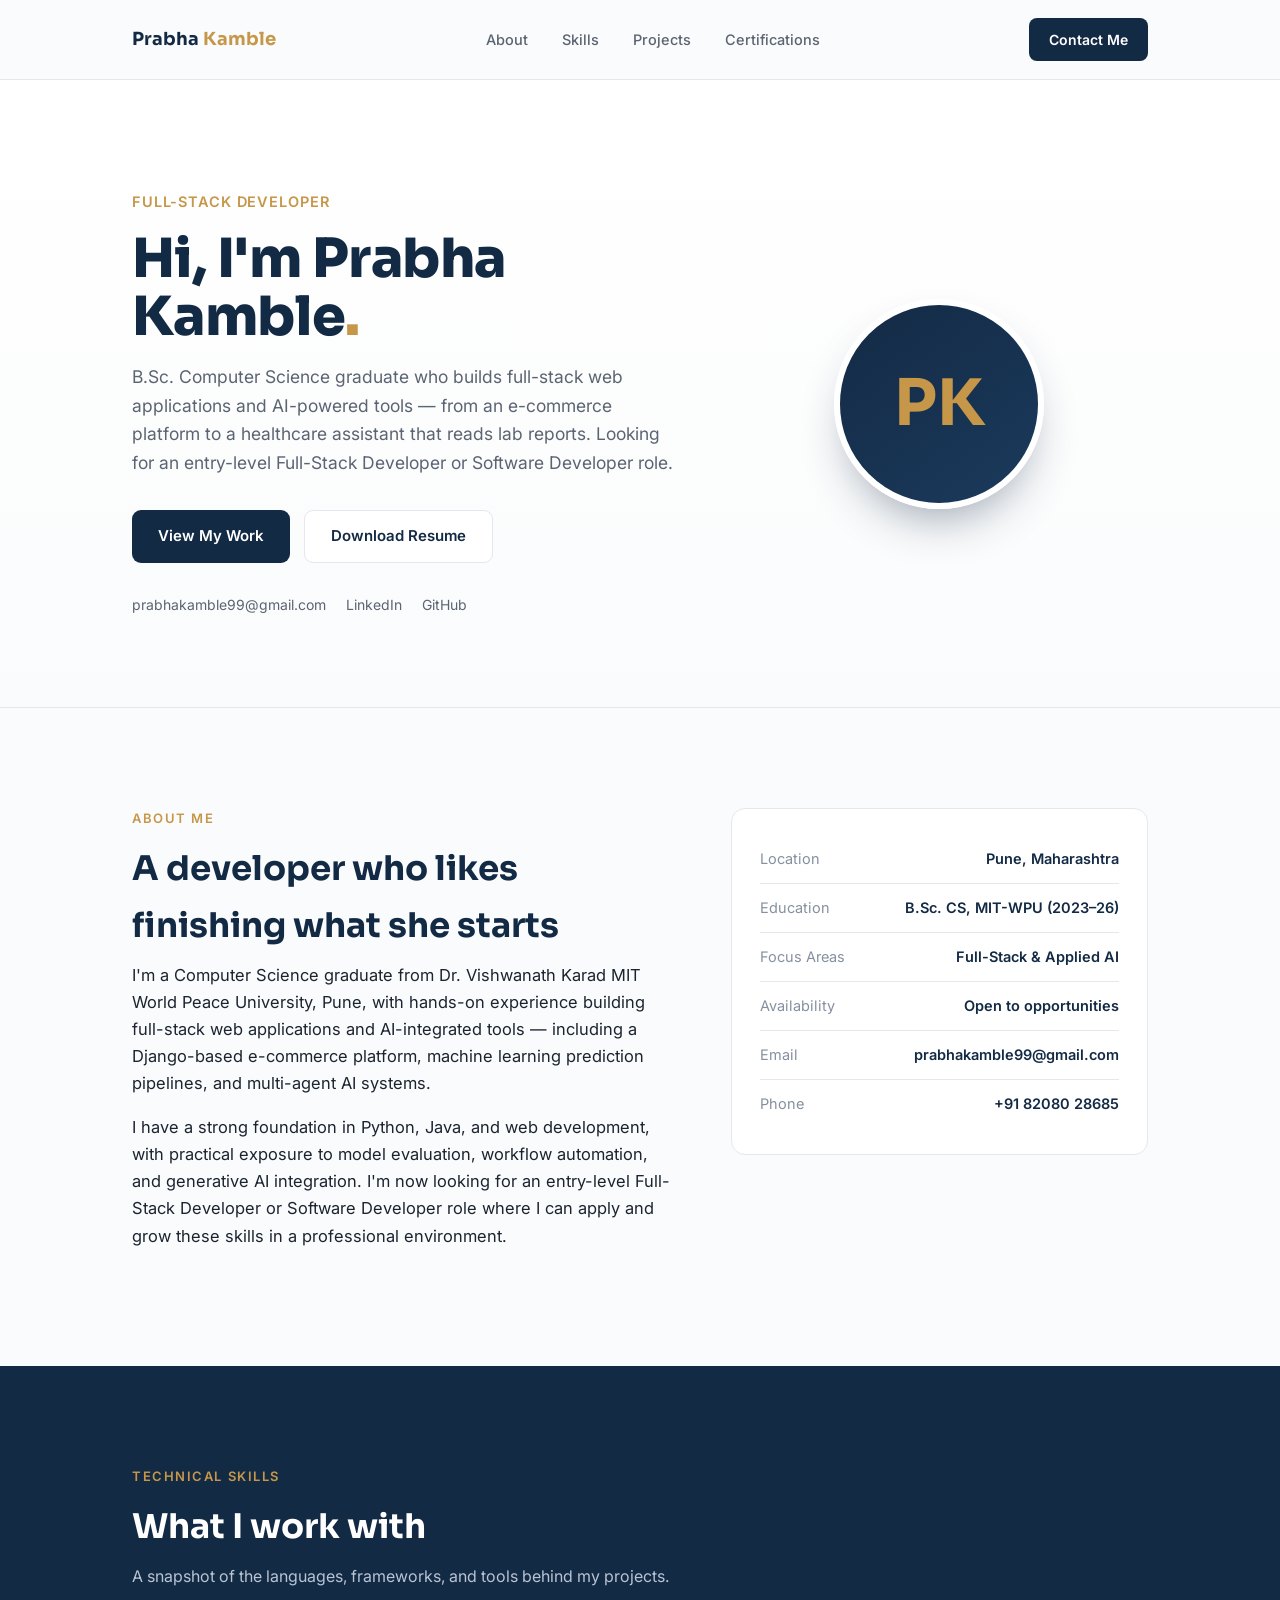
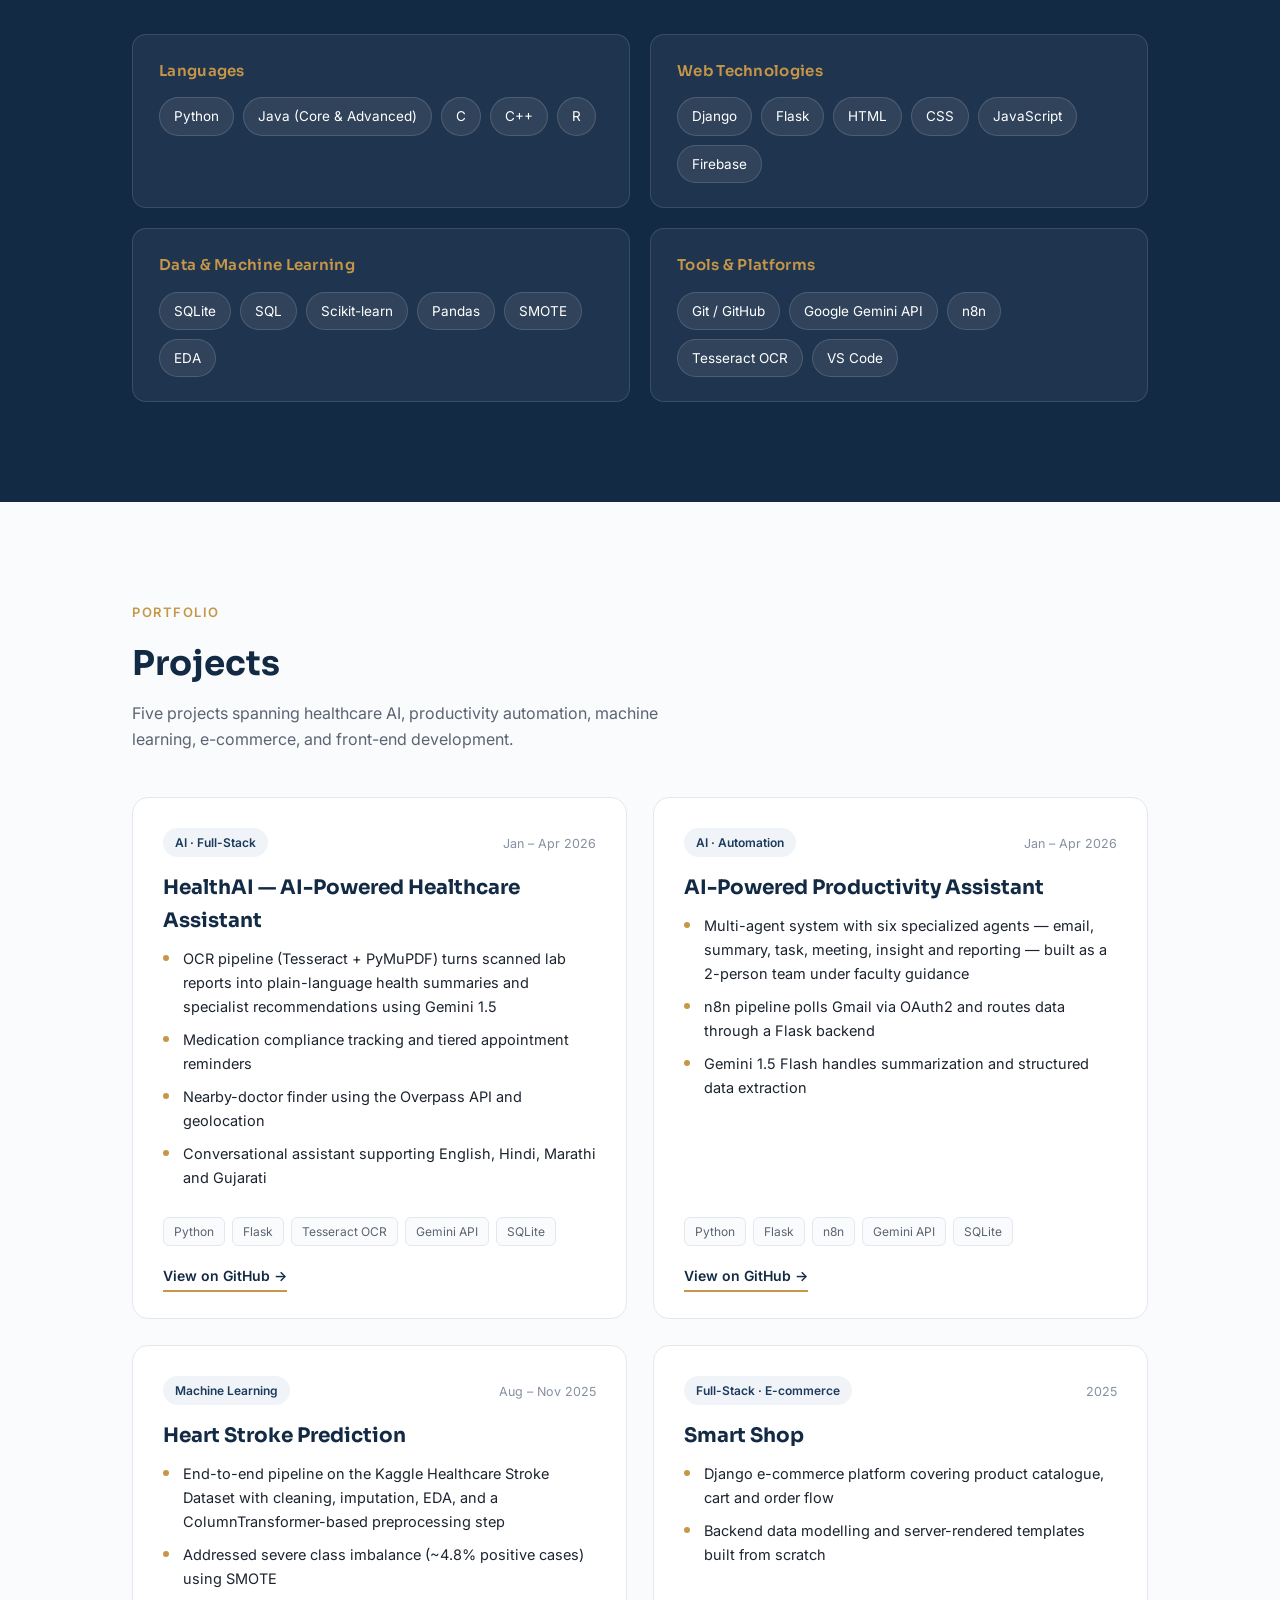
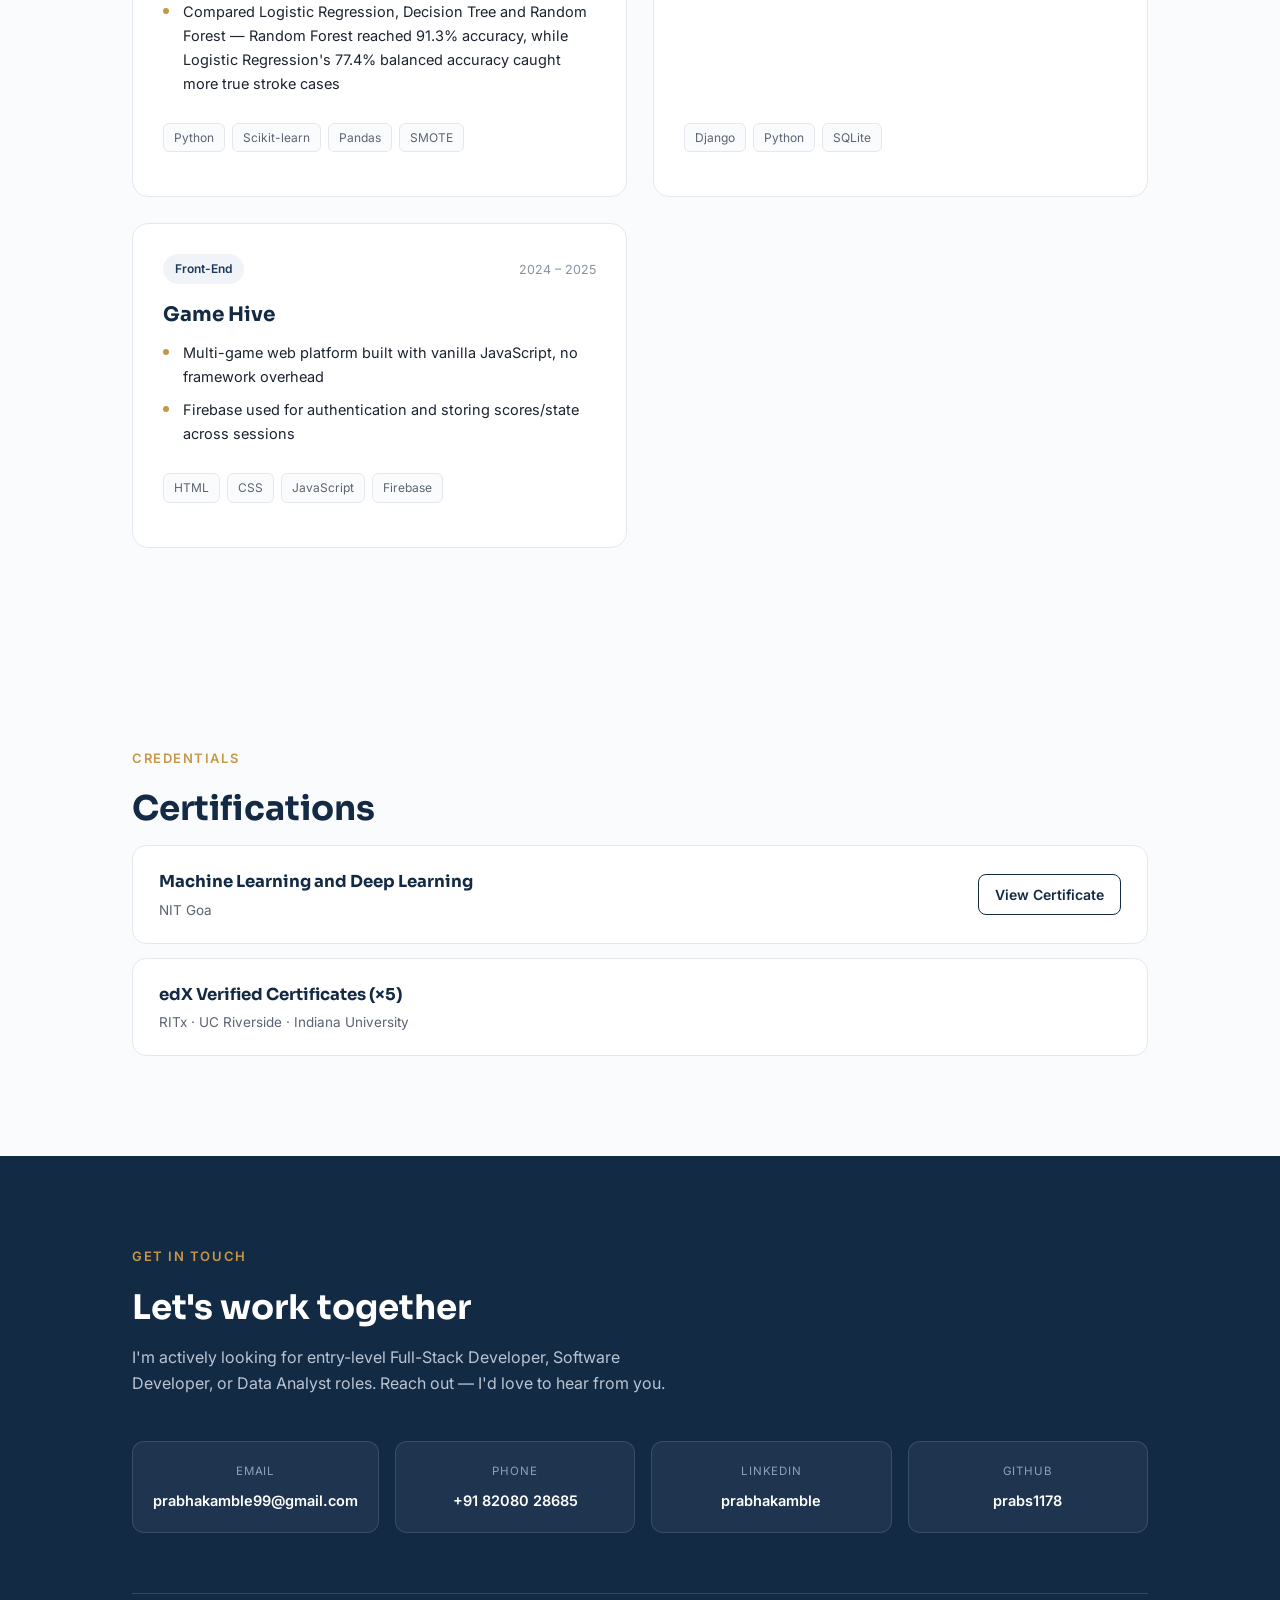
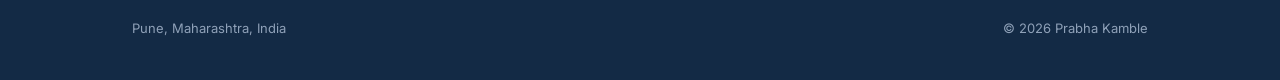
==== index (1).html @ 4be00c61 "Add files via upload" ====
<!DOCTYPE html>
<html lang="en">
<head>
<meta charset="UTF-8">
<meta name="viewport" content="width=device-width, initial-scale=1.0">
<title>Prabha Kamble — Full-Stack Developer</title>
<meta name="description" content="Prabha Kamble — Aspiring Full-Stack Developer. B.Sc. Computer Science graduate. Projects: HealthAI, AI Productivity Assistant, Heart Stroke Prediction, Smart Shop, Game Hive.">
<link rel="preconnect" href="https://fonts.googleapis.com">
<link rel="preconnect" href="https://fonts.gstatic.com" crossorigin>
<link href="https://fonts.googleapis.com/css2?family=Sora:wght@400;500;600;700;800&family=Inter:wght@400;500;600;700&display=swap" rel="stylesheet">
<style>
  :root{
    --navy:#132A45;
    --navy-2:#1B3A5C;
    --gold:#C69749;
    --bg:#FAFBFC;
    --card:#FFFFFF;
    --border:#E4E8EE;
    --text:#1C2430;
    --muted:#5B6472;
    --muted-2:#8590A0;
  }
  *{margin:0;padding:0;box-sizing:border-box;}
  html{scroll-behavior:smooth;}
  body{
    background:var(--bg);color:var(--text);
    font-family:'Inter',sans-serif;line-height:1.65;-webkit-font-smoothing:antialiased;
  }
  h1,h2,h3,h4{font-family:'Sora',sans-serif;}
  a{color:inherit;text-decoration:none;}
  ::selection{background:var(--gold);color:#fff;}
  :focus-visible{outline:2px solid var(--gold);outline-offset:3px;}
  .wrap{max-width:1080px;margin:0 auto;padding:0 32px;}
  section{padding:100px 0;}
  @media (max-width:640px){ section{padding:64px 0;} .wrap{padding:0 22px;} }

  .eyebrow{
    font-size:13px;font-weight:600;letter-spacing:.12em;text-transform:uppercase;
    color:var(--gold);margin-bottom:12px;
  }
  h2.section-title{font-size:clamp(26px,3.6vw,34px);font-weight:700;margin-bottom:8px;color:var(--navy);}
  p.section-sub{color:var(--muted);font-size:16px;max-width:56ch;margin-bottom:44px;}

  /* nav */
  header.nav{position:sticky;top:0;z-index:50;background:rgba(250,251,252,.92);backdrop-filter:blur(8px);border-bottom:1px solid var(--border);}
  .nav-inner{max-width:1080px;margin:0 auto;padding:18px 32px;display:flex;align-items:center;justify-content:space-between;}
  .nav-logo{font-family:'Sora',sans-serif;font-weight:700;font-size:18px;color:var(--navy);}
  .nav-logo span{color:var(--gold);}
  .nav-links{display:flex;gap:34px;list-style:none;font-size:14.5px;font-weight:500;}
  .nav-links a{color:var(--muted);transition:color .15s;}
  .nav-links a:hover{color:var(--navy);}
  .nav-cta{background:var(--navy);color:#fff;padding:10px 20px;border-radius:8px;font-size:14px;font-weight:600;transition:background .15s;}
  .nav-cta:hover{background:var(--navy-2);}
  @media (max-width:760px){ .nav-links{display:none;} }

  /* hero */
  .hero{padding:110px 0 90px;background:linear-gradient(180deg,#FFFFFF 0%,var(--bg) 100%);border-bottom:1px solid var(--border);}
  .hero-inner{display:flex;align-items:center;gap:56px;}
  @media (max-width:800px){ .hero-inner{flex-direction:column-reverse;text-align:center;gap:36px;} }
  .hero-text{flex:1.3;}
  .hero-avatar{
    flex:1;display:flex;justify-content:center;
  }
  .avatar-circle{
    width:210px;height:210px;border-radius:50%;
    background:linear-gradient(145deg,var(--navy),var(--navy-2));
    display:flex;align-items:center;justify-content:center;
    font-family:'Sora',sans-serif;font-weight:700;font-size:64px;color:var(--gold);
    box-shadow:0 24px 48px -18px rgba(19,42,69,.45);
    border:6px solid #fff;
  }
  .hero-kicker{color:var(--gold);font-weight:600;font-size:14.5px;letter-spacing:.06em;text-transform:uppercase;margin-bottom:16px;}
  .hero h1{font-size:clamp(36px,5.4vw,54px);font-weight:800;color:var(--navy);line-height:1.08;letter-spacing:-.01em;margin-bottom:16px;}
  .hero h1 .gold{color:var(--gold);}
  .hero p.lead{font-size:17.5px;color:var(--muted);max-width:56ch;margin-bottom:32px;}
  .btn-row{display:flex;gap:14px;flex-wrap:wrap;}
  @media (max-width:800px){ .btn-row{justify-content:center;} }
  .btn{padding:13px 26px;border-radius:9px;font-weight:600;font-size:15px;display:inline-flex;align-items:center;gap:8px;transition:all .15s;}
  .btn-primary{background:var(--navy);color:#fff;}
  .btn-primary:hover{background:var(--navy-2);transform:translateY(-1px);}
  .btn-ghost{border:1.5px solid var(--border);color:var(--navy);background:#fff;}
  .btn-ghost:hover{border-color:var(--navy);}
  .hero-socials{display:flex;gap:20px;margin-top:30px;font-size:14px;color:var(--muted);}
  @media (max-width:800px){ .hero-socials{justify-content:center;} }
  .hero-socials a{border-bottom:1px solid transparent;transition:border-color .15s,color .15s;}
  .hero-socials a:hover{color:var(--navy);border-color:var(--navy);}

  /* about */
  .about-grid{display:grid;grid-template-columns:1.3fr 1fr;gap:56px;align-items:start;}
  @media (max-width:760px){ .about-grid{grid-template-columns:1fr;gap:28px;} }
  .about-body p{font-size:16.5px;color:var(--text);margin-bottom:16px;max-width:62ch;}
  .fact-card{background:var(--card);border:1px solid var(--border);border-radius:14px;padding:26px 28px;}
  .fact-row{display:flex;justify-content:space-between;padding:12px 0;border-bottom:1px solid var(--border);font-size:14.5px;}
  .fact-row:last-child{border-bottom:none;}
  .fact-row .label{color:var(--muted-2);}
  .fact-row .value{font-weight:600;color:var(--navy);text-align:right;}

  /* skills */
  .skills-section{background:var(--navy);color:#fff;}
  .skills-section .eyebrow{color:var(--gold);}
  .skills-section h2.section-title{color:#fff;}
  .skills-section p.section-sub{color:#B9C4D3;}
  .skills-grid{display:grid;grid-template-columns:repeat(2,1fr);gap:20px;}
  @media (max-width:700px){ .skills-grid{grid-template-columns:1fr;} }
  .skill-card{background:rgba(255,255,255,.05);border:1px solid rgba(255,255,255,.12);border-radius:14px;padding:24px 26px;}
  .skill-card h4{font-size:15px;font-weight:600;color:var(--gold);margin-bottom:14px;letter-spacing:.02em;}
  .skill-tags{display:flex;flex-wrap:wrap;gap:9px;}
  .skill-tag{background:rgba(255,255,255,.08);border:1px solid rgba(255,255,255,.14);padding:7px 14px;border-radius:20px;font-size:13.5px;}

  /* projects */
  .project-grid{display:grid;grid-template-columns:repeat(2,1fr);gap:26px;}
  @media (max-width:800px){ .project-grid{grid-template-columns:1fr;} }
  .project-card{
    background:var(--card);border:1px solid var(--border);border-radius:16px;padding:30px 30px 26px;
    display:flex;flex-direction:column;transition:box-shadow .2s,transform .2s;
  }
  .project-card:hover{box-shadow:0 20px 40px -22px rgba(19,42,69,.22);transform:translateY(-3px);}
  .project-top{display:flex;justify-content:space-between;align-items:flex-start;margin-bottom:14px;gap:10px;}
  .project-badge{
    background:#F0F4F8;color:var(--navy-2);font-size:12px;font-weight:600;padding:5px 12px;border-radius:20px;white-space:nowrap;
  }
  .project-date{font-size:12.5px;color:var(--muted-2);white-space:nowrap;padding-top:6px;}
  .project-card h3{font-size:20px;font-weight:700;color:var(--navy);margin-bottom:10px;}
  .project-card ul{list-style:none;margin-bottom:18px;flex-grow:1;}
  .project-card li{position:relative;padding-left:20px;font-size:14.5px;color:var(--text);margin-bottom:9px;}
  .project-card li::before{content:"";position:absolute;left:0;top:8px;width:6px;height:6px;border-radius:50%;background:var(--gold);}
  .project-stack{display:flex;flex-wrap:wrap;gap:7px;margin-bottom:18px;}
  .project-stack span{font-size:12px;color:var(--muted);background:var(--bg);border:1px solid var(--border);padding:4px 10px;border-radius:6px;}
  .project-link{font-size:14px;font-weight:600;color:var(--navy);border-bottom:2px solid var(--gold);padding-bottom:2px;align-self:flex-start;transition:color .15s;}
  .project-link:hover{color:var(--gold);}

  /* certifications */
  .cert-list{display:grid;gap:14px;}
  .cert{
    display:flex;justify-content:space-between;align-items:center;gap:16px;flex-wrap:wrap;
    border:1px solid var(--border);border-radius:14px;padding:22px 26px;background:var(--card);
  }
  .cert-name{font-family:'Sora',sans-serif;font-weight:700;font-size:16.5px;color:var(--navy);}
  .cert-org{font-size:13.5px;color:var(--muted);margin-top:3px;}
  .cert a.cert-link{font-size:14px;font-weight:600;border:1.5px solid var(--navy);color:var(--navy);padding:8px 16px;border-radius:8px;transition:all .15s;}
  .cert a.cert-link:hover{background:var(--navy);color:#fff;}

  /* contact / footer */
  footer{background:var(--navy);color:#fff;padding:90px 0 40px;}
  footer .eyebrow{color:var(--gold);}
  footer h2.section-title{color:#fff;}
  footer p.section-sub{color:#B9C4D3;}
  .contact-grid{display:grid;grid-template-columns:repeat(4,1fr);gap:16px;margin-bottom:60px;}
  @media (max-width:800px){ .contact-grid{grid-template-columns:repeat(2,1fr);} }
  @media (max-width:480px){ .contact-grid{grid-template-columns:1fr;} }
  .contact-card{
    background:rgba(255,255,255,.05);border:1px solid rgba(255,255,255,.12);border-radius:12px;
    padding:20px;text-align:center;transition:background .15s,border-color .15s;
  }
  .contact-card:hover{background:rgba(255,255,255,.09);border-color:var(--gold);}
  .contact-card .label{font-size:11.5px;text-transform:uppercase;letter-spacing:.08em;color:#8FA1B8;margin-bottom:8px;}
  .contact-card .value{font-size:14.5px;font-weight:600;}
  .footer-bottom{
    display:flex;justify-content:space-between;flex-wrap:wrap;gap:10px;
    border-top:1px solid rgba(255,255,255,.14);padding-top:24px;font-size:13px;color:#8FA1B8;
  }

  .reveal{opacity:0;transform:translateY(16px);transition:opacity .5s ease,transform .5s ease;}
  .reveal.in{opacity:1;transform:none;}
  @media (prefers-reduced-motion:reduce){ .reveal{opacity:1;transform:none;transition:none;} }
</style>
</head>
<body>

<header class="nav">
  <div class="nav-inner">
    <div class="nav-logo">Prabha <span>Kamble</span></div>
    <ul class="nav-links">
      <li><a href="#about">About</a></li>
      <li><a href="#skills">Skills</a></li>
      <li><a href="#projects">Projects</a></li>
      <li><a href="#certifications">Certifications</a></li>
    </ul>
    <a class="nav-cta" href="#contact">Contact Me</a>
  </div>
</header>

<section class="hero">
  <div class="wrap hero-inner">
    <div class="hero-text">
      <div class="hero-kicker">Full-Stack Developer</div>
      <h1>Hi, I'm Prabha<br>Kamble<span class="gold">.</span></h1>
      <p class="lead">B.Sc. Computer Science graduate who builds full-stack web applications and AI-powered tools — from an e-commerce platform to a healthcare assistant that reads lab reports. Looking for an entry-level Full-Stack Developer or Software Developer role.</p>
      <div class="btn-row">
        <a class="btn btn-primary" href="#projects">View My Work</a>
        <a class="btn btn-ghost" href="Prabha_Kamble_Resume.pdf" target="_blank" rel="noopener">Download Resume</a>
      </div>
      <div class="hero-socials">
        <a href="mailto:prabhakamble99@gmail.com">prabhakamble99@gmail.com</a>
        <a href="https://linkedin.com/in/prabhakamble-0050a3314" target="_blank" rel="noopener">LinkedIn</a>
        <a href="https://github.com/prabs1178" target="_blank" rel="noopener">GitHub</a>
      </div>
    </div>
    <div class="hero-avatar">
      <div class="avatar-circle">PK</div>
    </div>
  </div>
</section>

<section id="about">
  <div class="wrap about-grid">
    <div class="about-body">
      <div class="eyebrow">About Me</div>
      <h2 class="section-title">A developer who likes finishing what she starts</h2>
      <p>I'm a Computer Science graduate from Dr. Vishwanath Karad MIT World Peace University, Pune, with hands-on experience building full-stack web applications and AI-integrated tools — including a Django-based e-commerce platform, machine learning prediction pipelines, and multi-agent AI systems.</p>
      <p>I have a strong foundation in Python, Java, and web development, with practical exposure to model evaluation, workflow automation, and generative AI integration. I'm now looking for an entry-level Full-Stack Developer or Software Developer role where I can apply and grow these skills in a professional environment.</p>
    </div>
    <div class="fact-card">
      <div class="fact-row"><span class="label">Location</span><span class="value">Pune, Maharashtra</span></div>
      <div class="fact-row"><span class="label">Education</span><span class="value">B.Sc. CS, MIT-WPU (2023–26)</span></div>
      <div class="fact-row"><span class="label">Focus Areas</span><span class="value">Full-Stack &amp; Applied AI</span></div>
      <div class="fact-row"><span class="label">Availability</span><span class="value">Open to opportunities</span></div>
      <div class="fact-row"><span class="label">Email</span><span class="value">prabhakamble99@gmail.com</span></div>
      <div class="fact-row"><span class="label">Phone</span><span class="value">+91 82080 28685</span></div>
    </div>
  </div>
</section>

<section id="skills" class="skills-section">
  <div class="wrap">
    <div class="eyebrow">Technical Skills</div>
    <h2 class="section-title">What I work with</h2>
    <p class="section-sub">A snapshot of the languages, frameworks, and tools behind my projects.</p>
    <div class="skills-grid">
      <div class="skill-card">
        <h4>Languages</h4>
        <div class="skill-tags">
          <span class="skill-tag">Python</span><span class="skill-tag">Java (Core &amp; Advanced)</span>
          <span class="skill-tag">C</span><span class="skill-tag">C++</span><span class="skill-tag">R</span>
        </div>
      </div>
      <div class="skill-card">
        <h4>Web Technologies</h4>
        <div class="skill-tags">
          <span class="skill-tag">Django</span><span class="skill-tag">Flask</span><span class="skill-tag">HTML</span>
          <span class="skill-tag">CSS</span><span class="skill-tag">JavaScript</span><span class="skill-tag">Firebase</span>
        </div>
      </div>
      <div class="skill-card">
        <h4>Data &amp; Machine Learning</h4>
        <div class="skill-tags">
          <span class="skill-tag">SQLite</span><span class="skill-tag">SQL</span><span class="skill-tag">Scikit-learn</span>
          <span class="skill-tag">Pandas</span><span class="skill-tag">SMOTE</span><span class="skill-tag">EDA</span>
        </div>
      </div>
      <div class="skill-card">
        <h4>Tools &amp; Platforms</h4>
        <div class="skill-tags">
          <span class="skill-tag">Git / GitHub</span><span class="skill-tag">Google Gemini API</span>
          <span class="skill-tag">n8n</span><span class="skill-tag">Tesseract OCR</span><span class="skill-tag">VS Code</span>
        </div>
      </div>
    </div>
  </div>
</section>

<section id="projects">
  <div class="wrap">
    <div class="eyebrow">Portfolio</div>
    <h2 class="section-title">Projects</h2>
    <p class="section-sub">Five projects spanning healthcare AI, productivity automation, machine learning, e-commerce, and front-end development.</p>

    <div class="project-grid">

      <div class="project-card reveal">
        <div class="project-top">
          <span class="project-badge">AI · Full-Stack</span>
          <span class="project-date">Jan – Apr 2026</span>
        </div>
        <h3>HealthAI — AI-Powered Healthcare Assistant</h3>
        <ul>
          <li>OCR pipeline (Tesseract + PyMuPDF) turns scanned lab reports into plain-language health summaries and specialist recommendations using Gemini 1.5</li>
          <li>Medication compliance tracking and tiered appointment reminders</li>
          <li>Nearby-doctor finder using the Overpass API and geolocation</li>
          <li>Conversational assistant supporting English, Hindi, Marathi and Gujarati</li>
        </ul>
        <div class="project-stack">
          <span>Python</span><span>Flask</span><span>Tesseract OCR</span><span>Gemini API</span><span>SQLite</span>
        </div>
        <a class="project-link" href="https://github.com/prabs1178/healthai-assistant" target="_blank" rel="noopener">View on GitHub →</a>
      </div>

      <div class="project-card reveal">
        <div class="project-top">
          <span class="project-badge">AI · Automation</span>
          <span class="project-date">Jan – Apr 2026</span>
        </div>
        <h3>AI-Powered Productivity Assistant</h3>
        <ul>
          <li>Multi-agent system with six specialized agents — email, summary, task, meeting, insight and reporting — built as a 2-person team under faculty guidance</li>
          <li>n8n pipeline polls Gmail via OAuth2 and routes data through a Flask backend</li>
          <li>Gemini 1.5 Flash handles summarization and structured data extraction</li>
        </ul>
        <div class="project-stack">
          <span>Python</span><span>Flask</span><span>n8n</span><span>Gemini API</span><span>SQLite</span>
        </div>
        <a class="project-link" href="https://github.com/prabs1178/productivity_assistant" target="_blank" rel="noopener">View on GitHub →</a>
      </div>

      <div class="project-card reveal">
        <div class="project-top">
          <span class="project-badge">Machine Learning</span>
          <span class="project-date">Aug – Nov 2025</span>
        </div>
        <h3>Heart Stroke Prediction</h3>
        <ul>
          <li>End-to-end pipeline on the Kaggle Healthcare Stroke Dataset with cleaning, imputation, EDA, and a ColumnTransformer-based preprocessing step</li>
          <li>Addressed severe class imbalance (~4.8% positive cases) using SMOTE</li>
          <li>Compared Logistic Regression, Decision Tree and Random Forest — Random Forest reached 91.3% accuracy, while Logistic Regression's 77.4% balanced accuracy caught more true stroke cases</li>
        </ul>
        <div class="project-stack">
          <span>Python</span><span>Scikit-learn</span><span>Pandas</span><span>SMOTE</span>
        </div>
      </div>

      <div class="project-card reveal">
        <div class="project-top">
          <span class="project-badge">Full-Stack · E-commerce</span>
          <span class="project-date">2025</span>
        </div>
        <h3>Smart Shop</h3>
        <ul>
          <li>Django e-commerce platform covering product catalogue, cart and order flow</li>
          <li>Backend data modelling and server-rendered templates built from scratch</li>
        </ul>
        <div class="project-stack">
          <span>Django</span><span>Python</span><span>SQLite</span>
        </div>
      </div>

      <div class="project-card reveal">
        <div class="project-top">
          <span class="project-badge">Front-End</span>
          <span class="project-date">2024 – 2025</span>
        </div>
        <h3>Game Hive</h3>
        <ul>
          <li>Multi-game web platform built with vanilla JavaScript, no framework overhead</li>
          <li>Firebase used for authentication and storing scores/state across sessions</li>
        </ul>
        <div class="project-stack">
          <span>HTML</span><span>CSS</span><span>JavaScript</span><span>Firebase</span>
        </div>
      </div>

    </div>
  </div>
</section>

<section id="certifications">
  <div class="wrap">
    <div class="eyebrow">Credentials</div>
    <h2 class="section-title">Certifications</h2>
    <div class="cert-list">
      <div class="cert">
        <div>
          <div class="cert-name">Machine Learning and Deep Learning</div>
          <div class="cert-org">NIT Goa</div>
        </div>
        <a class="cert-link" href="#" target="_blank" rel="noopener">View Certificate</a>
      </div>
      <div class="cert">
        <div>
          <div class="cert-name">edX Verified Certificates (×5)</div>
          <div class="cert-org">RITx · UC Riverside · Indiana University</div>
        </div>
      </div>
    </div>
  </div>
</section>

<footer id="contact">
  <div class="wrap">
    <div class="eyebrow">Get In Touch</div>
    <h2 class="section-title">Let's work together</h2>
    <p class="section-sub">I'm actively looking for entry-level Full-Stack Developer, Software Developer, or Data Analyst roles. Reach out — I'd love to hear from you.</p>
    <div class="contact-grid">
      <a class="contact-card" href="mailto:prabhakamble99@gmail.com">
        <div class="label">Email</div>
        <div class="value">prabhakamble99@gmail.com</div>
      </a>
      <a class="contact-card" href="tel:+918208028685">
        <div class="label">Phone</div>
        <div class="value">+91 82080 28685</div>
      </a>
      <a class="contact-card" href="https://linkedin.com/in/prabhakamble-0050a3314" target="_blank" rel="noopener">
        <div class="label">LinkedIn</div>
        <div class="value">prabhakamble</div>
      </a>
      <a class="contact-card" href="https://github.com/prabs1178" target="_blank" rel="noopener">
        <div class="label">GitHub</div>
        <div class="value">prabs1178</div>
      </a>
    </div>
    <div class="footer-bottom">
      <span>Pune, Maharashtra, India</span>
      <span>© 2026 Prabha Kamble</span>
    </div>
  </div>
</footer>

<script>
  const obs = new IntersectionObserver((entries)=>{
    entries.forEach(e=>{ if(e.isIntersecting){ e.target.classList.add('in'); obs.unobserve(e.target); } });
  },{threshold:0.15});
  document.querySelectorAll('.reveal').forEach(el=>obs.observe(el));
</script>

</body>
</html>
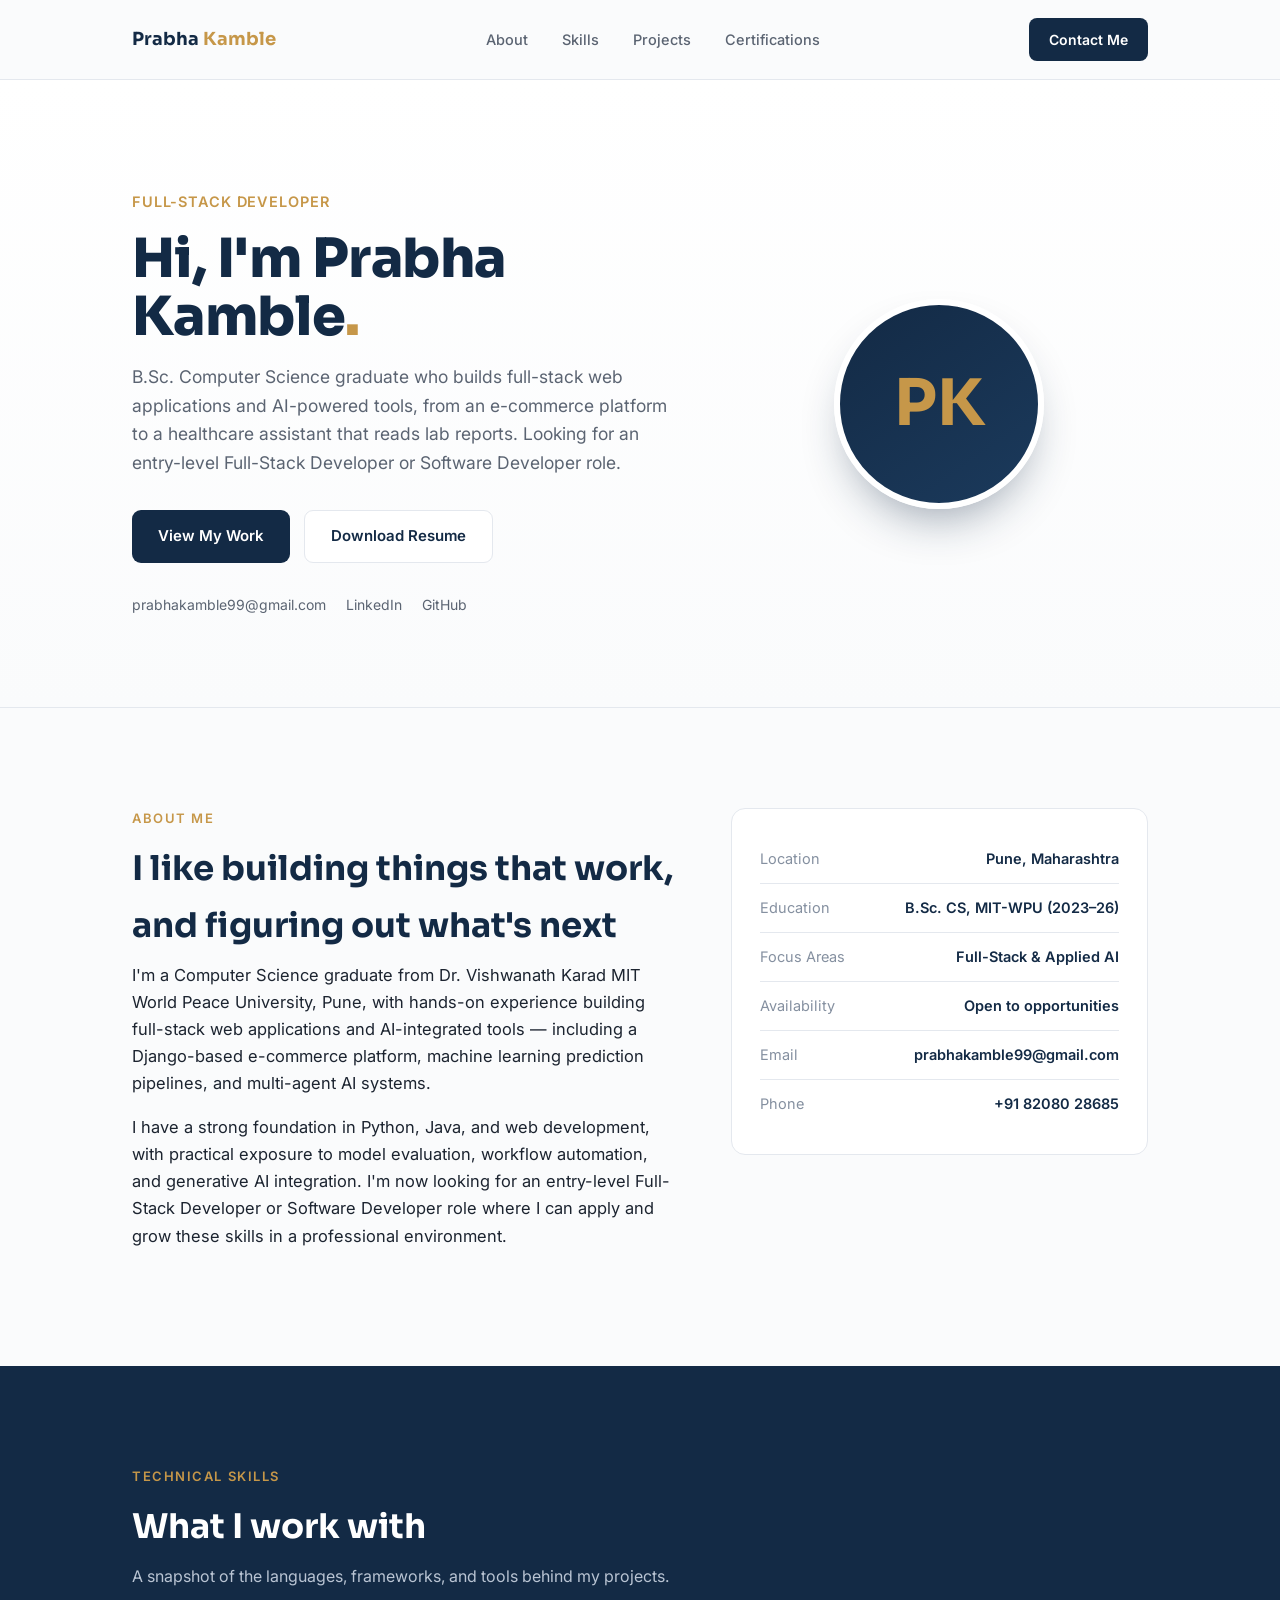
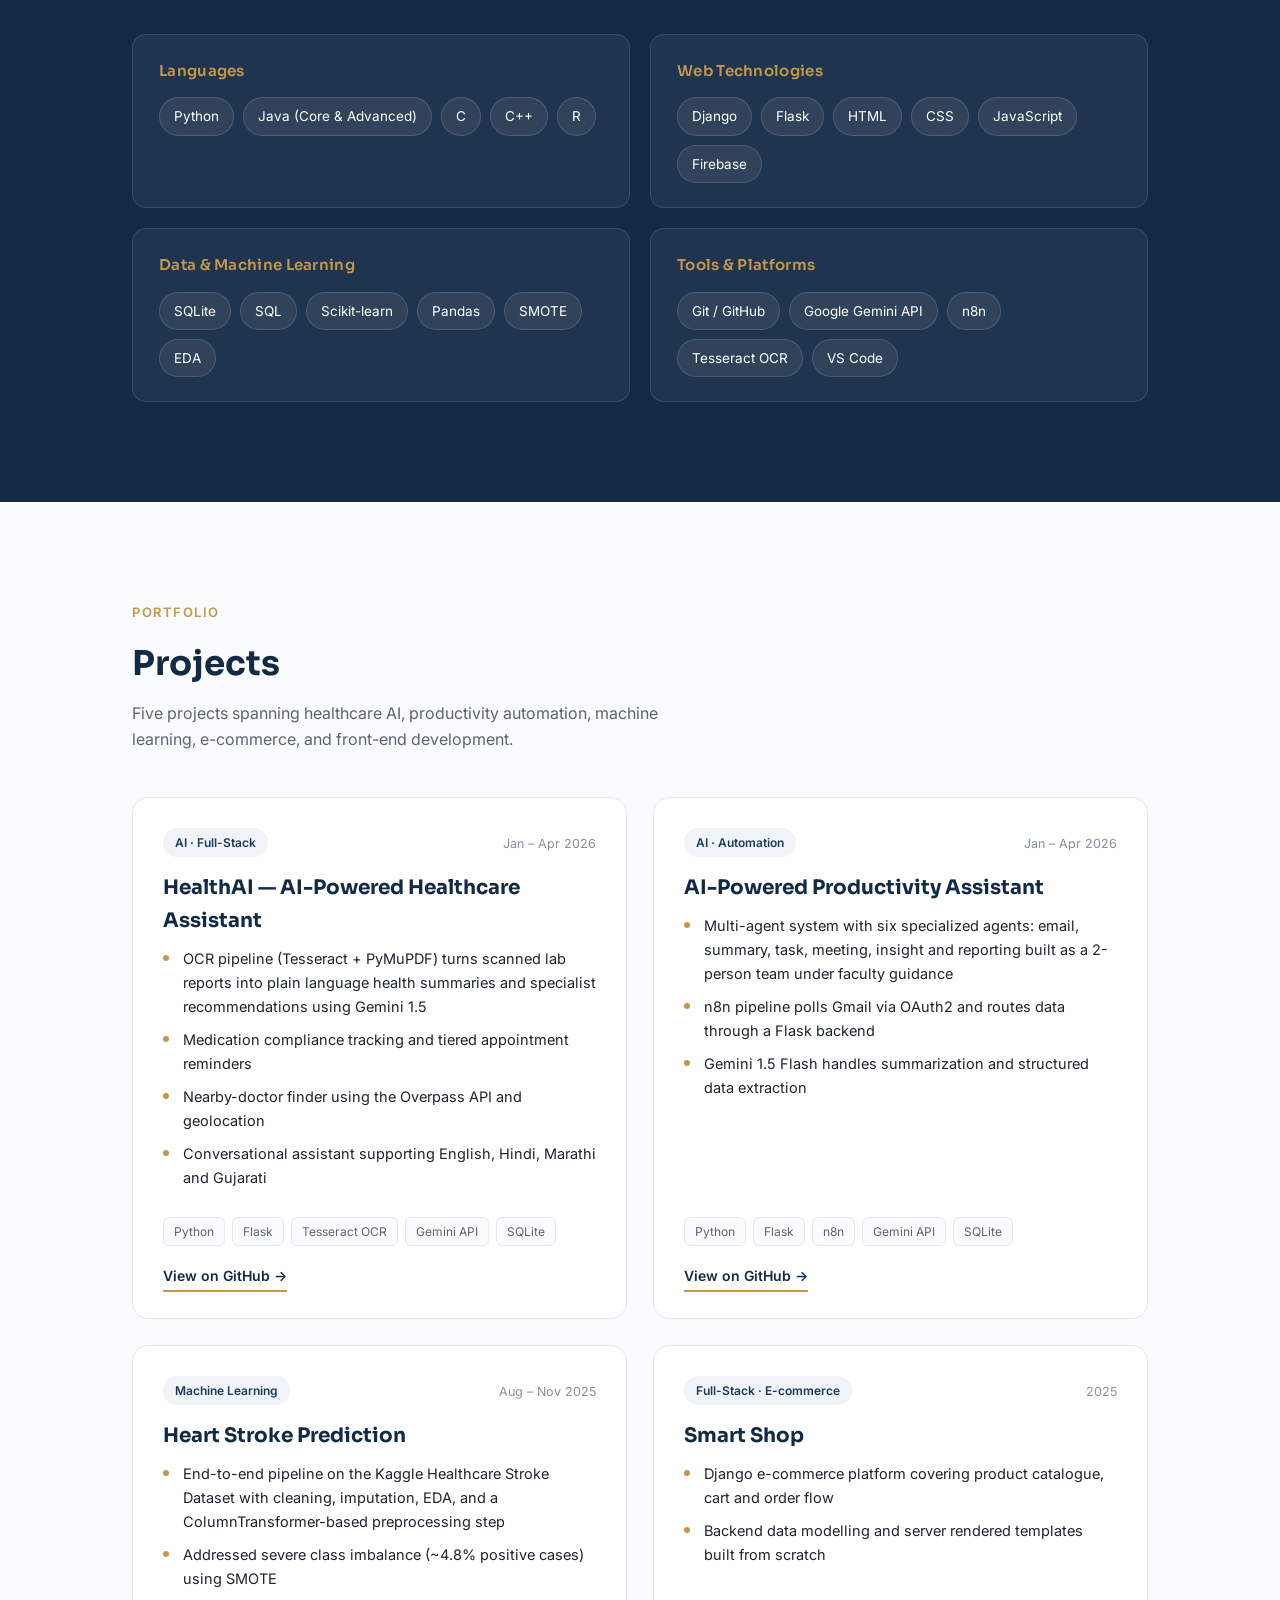
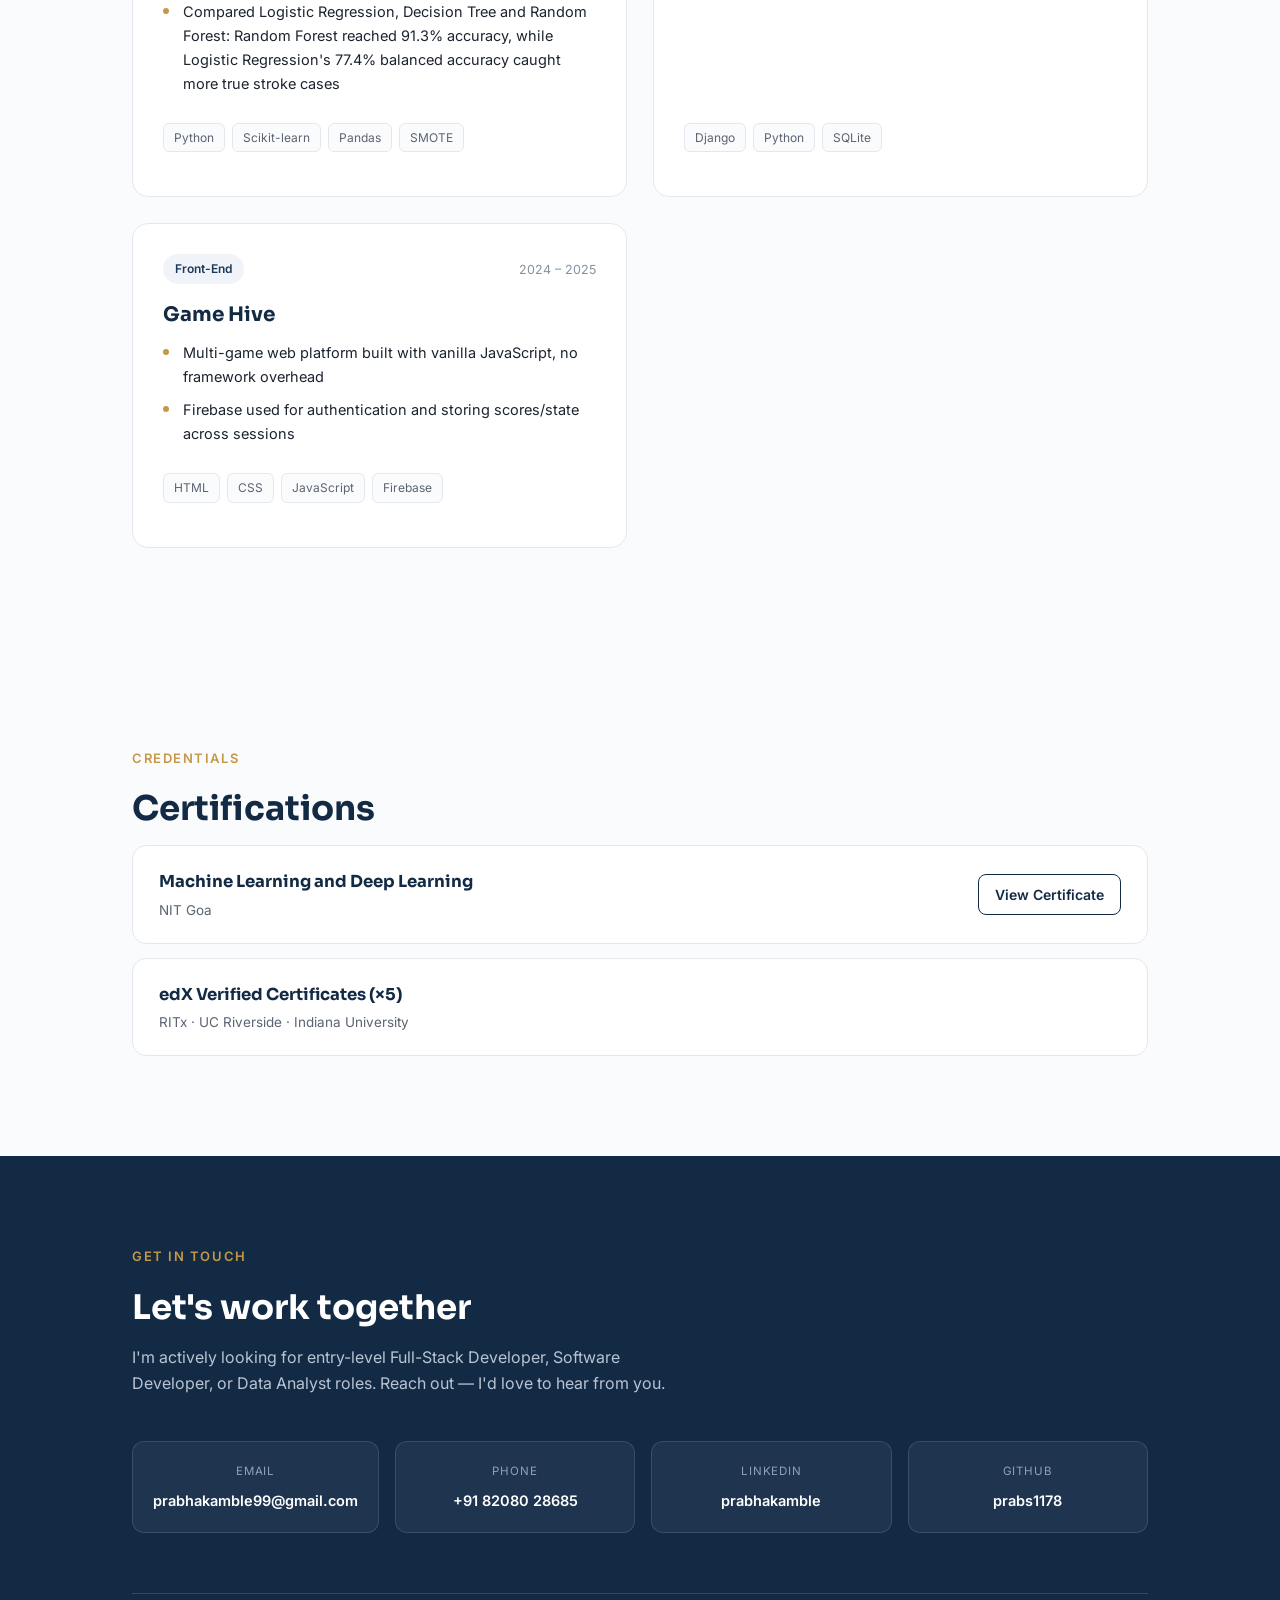
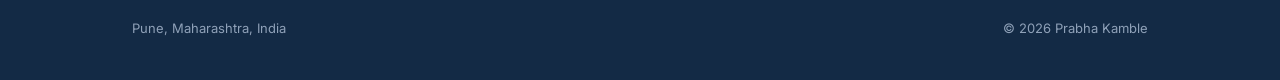
==== commit 7488b5ae: "Update index (1).html" ====
--- a/index (1).html
+++ b/index (1).html
@@ -4,7 +4,7 @@
 <meta charset="UTF-8">
 <meta name="viewport" content="width=device-width, initial-scale=1.0">
 <title>Prabha Kamble — Full-Stack Developer</title>
-<meta name="description" content="Prabha Kamble — Aspiring Full-Stack Developer. B.Sc. Computer Science graduate. Projects: HealthAI, AI Productivity Assistant, Heart Stroke Prediction, Smart Shop, Game Hive.">
+<meta name="description" content="Prabha Kamble : Aspiring Full-Stack Developer. B.Sc. Computer Science graduate. Projects: HealthAI, AI Productivity Assistant, Heart Stroke Prediction, Smart Shop, Game Hive.">
 <link rel="preconnect" href="https://fonts.googleapis.com">
 <link rel="preconnect" href="https://fonts.gstatic.com" crossorigin>
 <link href="https://fonts.googleapis.com/css2?family=Sora:wght@400;500;600;700;800&family=Inter:wght@400;500;600;700&display=swap" rel="stylesheet">
@@ -185,7 +185,7 @@
     <div class="hero-text">
       <div class="hero-kicker">Full-Stack Developer</div>
       <h1>Hi, I'm Prabha<br>Kamble<span class="gold">.</span></h1>
-      <p class="lead">B.Sc. Computer Science graduate who builds full-stack web applications and AI-powered tools — from an e-commerce platform to a healthcare assistant that reads lab reports. Looking for an entry-level Full-Stack Developer or Software Developer role.</p>
+      <p class="lead">B.Sc. Computer Science graduate who builds full-stack web applications and AI-powered tools, from an e-commerce platform to a healthcare assistant that reads lab reports. Looking for an entry-level Full-Stack Developer or Software Developer role.</p>
       <div class="btn-row">
         <a class="btn btn-primary" href="#projects">View My Work</a>
         <a class="btn btn-ghost" href="Prabha_Kamble_Resume.pdf" target="_blank" rel="noopener">Download Resume</a>
@@ -206,7 +206,7 @@
   <div class="wrap about-grid">
     <div class="about-body">
       <div class="eyebrow">About Me</div>
-      <h2 class="section-title">A developer who likes finishing what she starts</h2>
+      <h2 class="section-title">I like building things that work, and figuring out what's next</h2>
       <p>I'm a Computer Science graduate from Dr. Vishwanath Karad MIT World Peace University, Pune, with hands-on experience building full-stack web applications and AI-integrated tools — including a Django-based e-commerce platform, machine learning prediction pipelines, and multi-agent AI systems.</p>
       <p>I have a strong foundation in Python, Java, and web development, with practical exposure to model evaluation, workflow automation, and generative AI integration. I'm now looking for an entry-level Full-Stack Developer or Software Developer role where I can apply and grow these skills in a professional environment.</p>
     </div>
@@ -274,7 +274,7 @@
         </div>
         <h3>HealthAI — AI-Powered Healthcare Assistant</h3>
         <ul>
-          <li>OCR pipeline (Tesseract + PyMuPDF) turns scanned lab reports into plain-language health summaries and specialist recommendations using Gemini 1.5</li>
+          <li>OCR pipeline (Tesseract + PyMuPDF) turns scanned lab reports into plain language health summaries and specialist recommendations using Gemini 1.5</li>
           <li>Medication compliance tracking and tiered appointment reminders</li>
           <li>Nearby-doctor finder using the Overpass API and geolocation</li>
           <li>Conversational assistant supporting English, Hindi, Marathi and Gujarati</li>
@@ -292,7 +292,7 @@
         </div>
         <h3>AI-Powered Productivity Assistant</h3>
         <ul>
-          <li>Multi-agent system with six specialized agents — email, summary, task, meeting, insight and reporting — built as a 2-person team under faculty guidance</li>
+          <li>Multi-agent system with six specialized agents: email, summary, task, meeting, insight and reporting  built as a 2-person team under faculty guidance</li>
           <li>n8n pipeline polls Gmail via OAuth2 and routes data through a Flask backend</li>
           <li>Gemini 1.5 Flash handles summarization and structured data extraction</li>
         </ul>
@@ -311,7 +311,7 @@
         <ul>
           <li>End-to-end pipeline on the Kaggle Healthcare Stroke Dataset with cleaning, imputation, EDA, and a ColumnTransformer-based preprocessing step</li>
           <li>Addressed severe class imbalance (~4.8% positive cases) using SMOTE</li>
-          <li>Compared Logistic Regression, Decision Tree and Random Forest — Random Forest reached 91.3% accuracy, while Logistic Regression's 77.4% balanced accuracy caught more true stroke cases</li>
+          <li>Compared Logistic Regression, Decision Tree and Random Forest: Random Forest reached 91.3% accuracy, while Logistic Regression's 77.4% balanced accuracy caught more true stroke cases</li>
         </ul>
         <div class="project-stack">
           <span>Python</span><span>Scikit-learn</span><span>Pandas</span><span>SMOTE</span>
@@ -326,7 +326,7 @@
         <h3>Smart Shop</h3>
         <ul>
           <li>Django e-commerce platform covering product catalogue, cart and order flow</li>
-          <li>Backend data modelling and server-rendered templates built from scratch</li>
+          <li>Backend data modelling and server rendered templates built from scratch</li>
         </ul>
         <div class="project-stack">
           <span>Django</span><span>Python</span><span>SQLite</span>
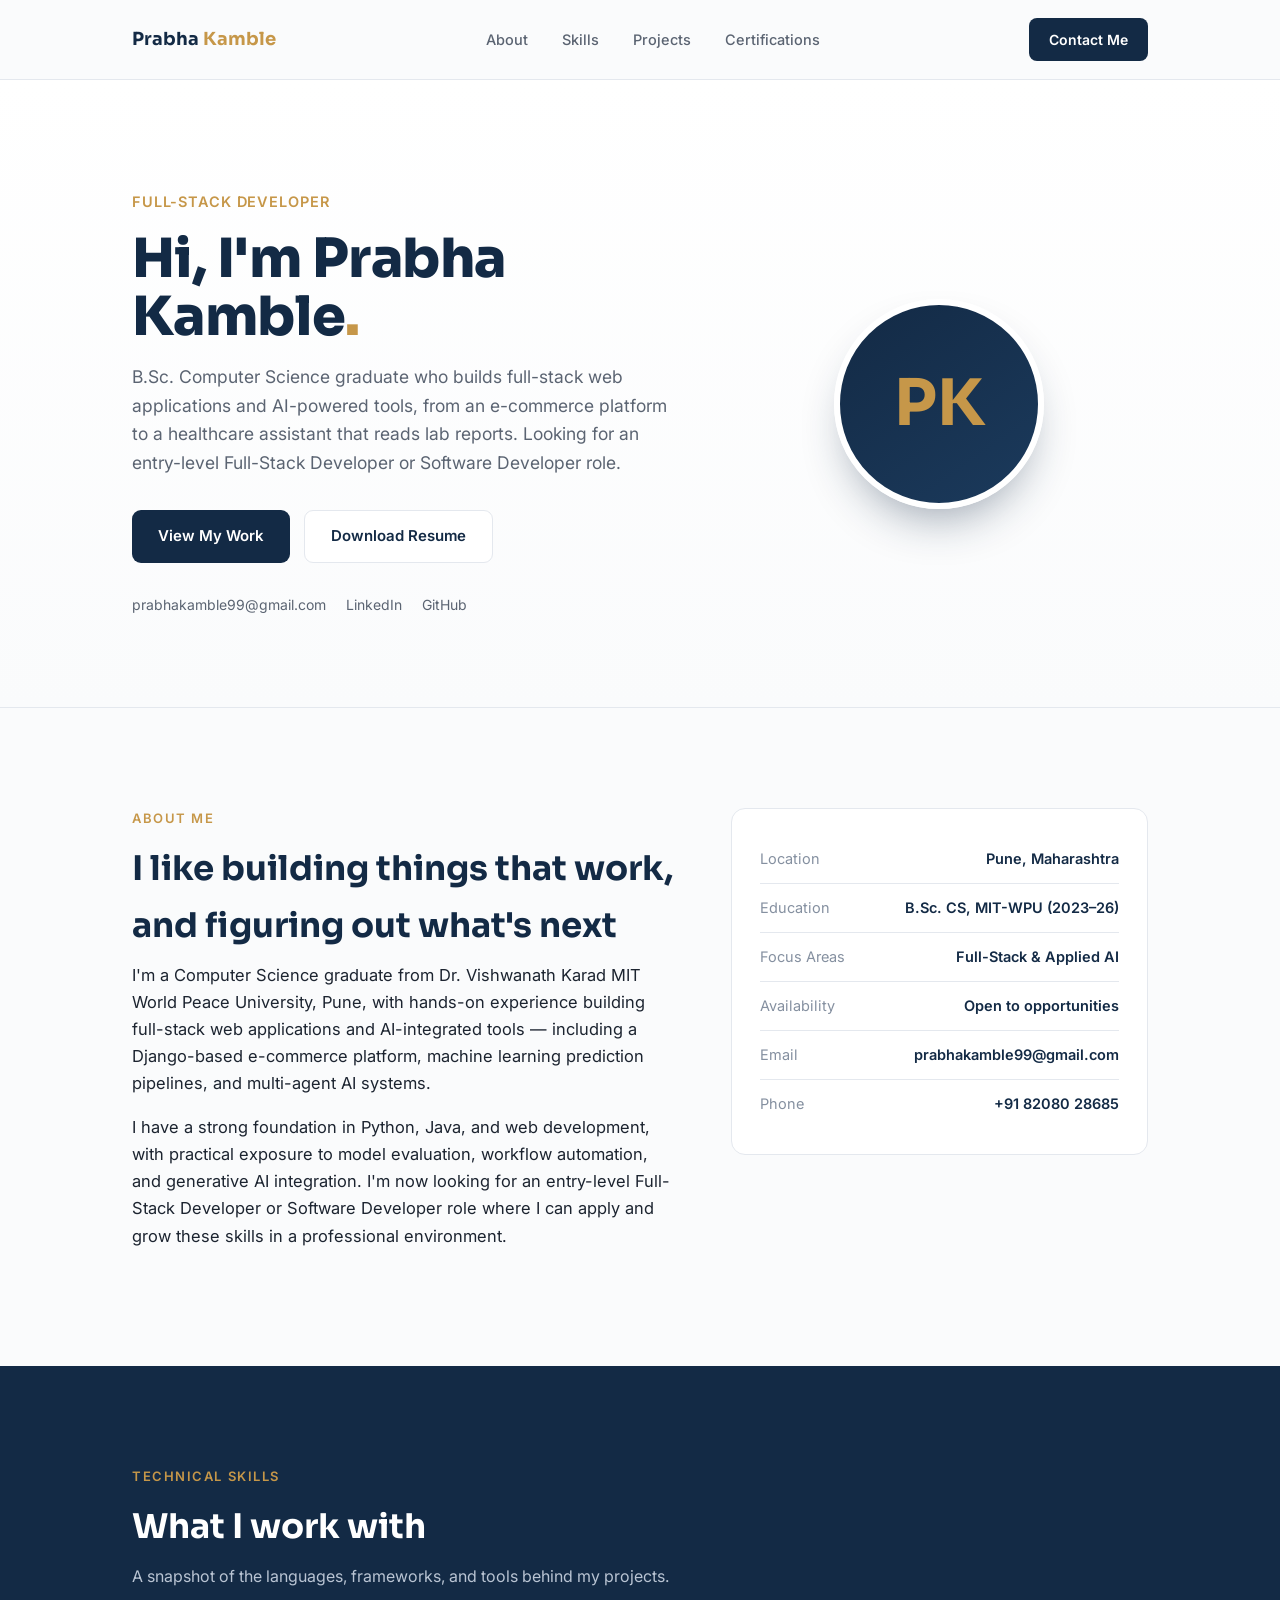
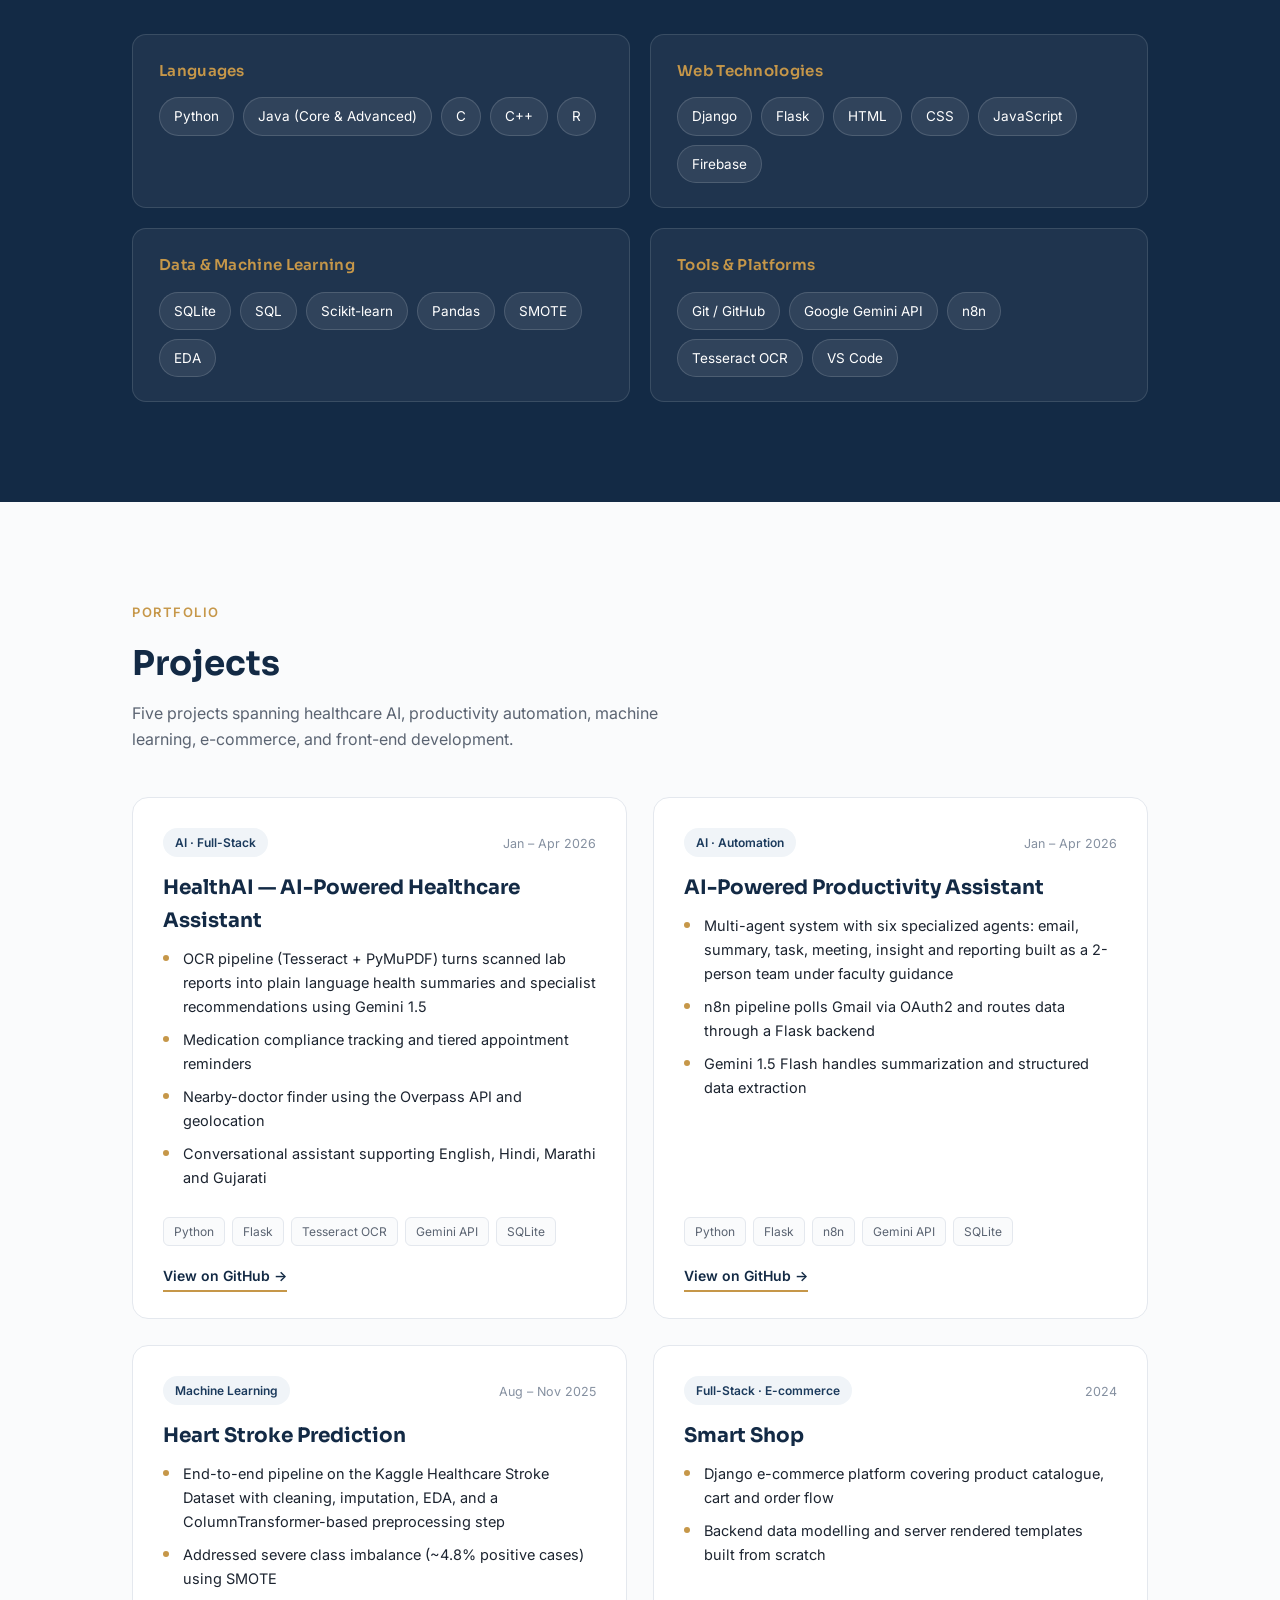
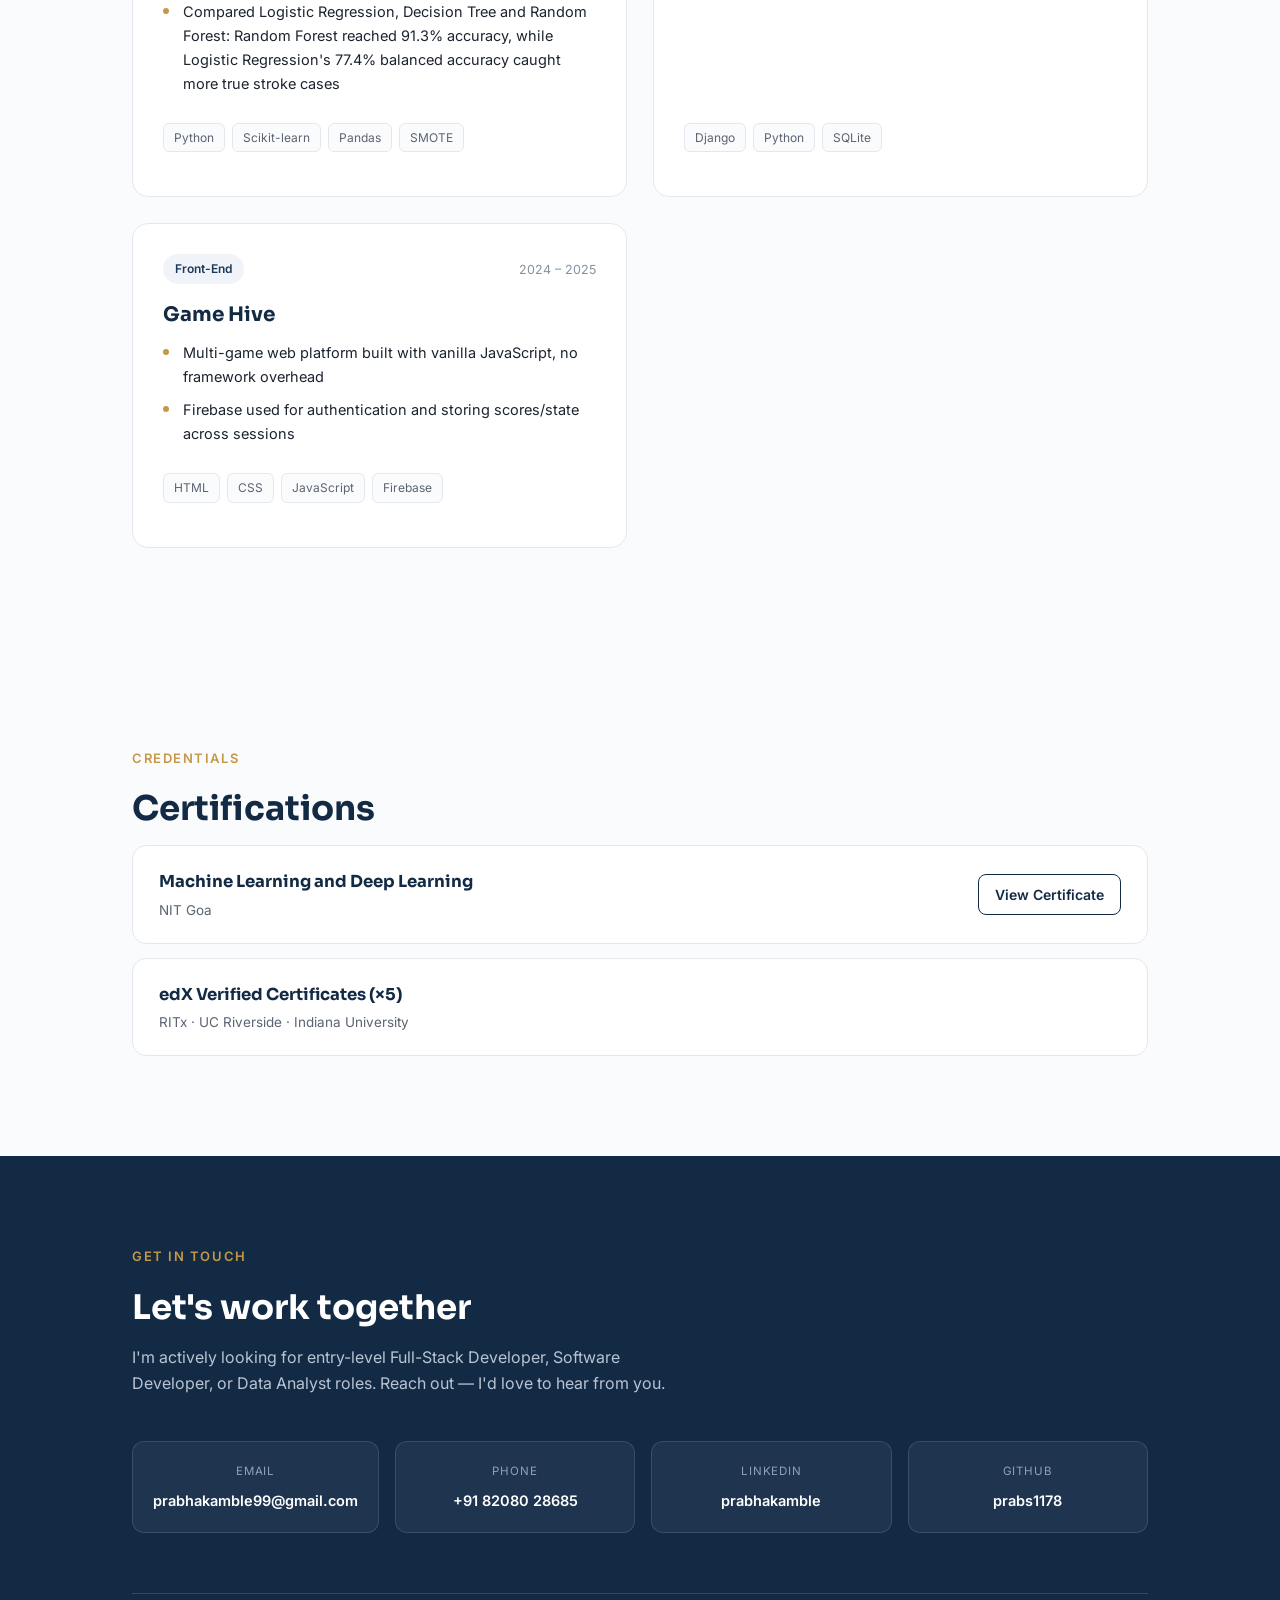
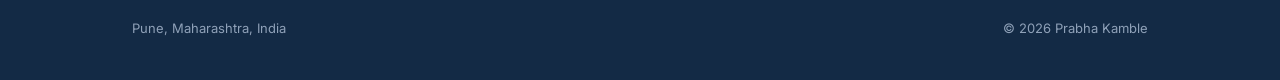
==== commit 1b960423: "Update index (1).html" ====
--- a/index (1).html
+++ b/index (1).html
@@ -321,7 +321,7 @@
       <div class="project-card reveal">
         <div class="project-top">
           <span class="project-badge">Full-Stack · E-commerce</span>
-          <span class="project-date">2025</span>
+          <span class="project-date">2024</span>
         </div>
         <h3>Smart Shop</h3>
         <ul>
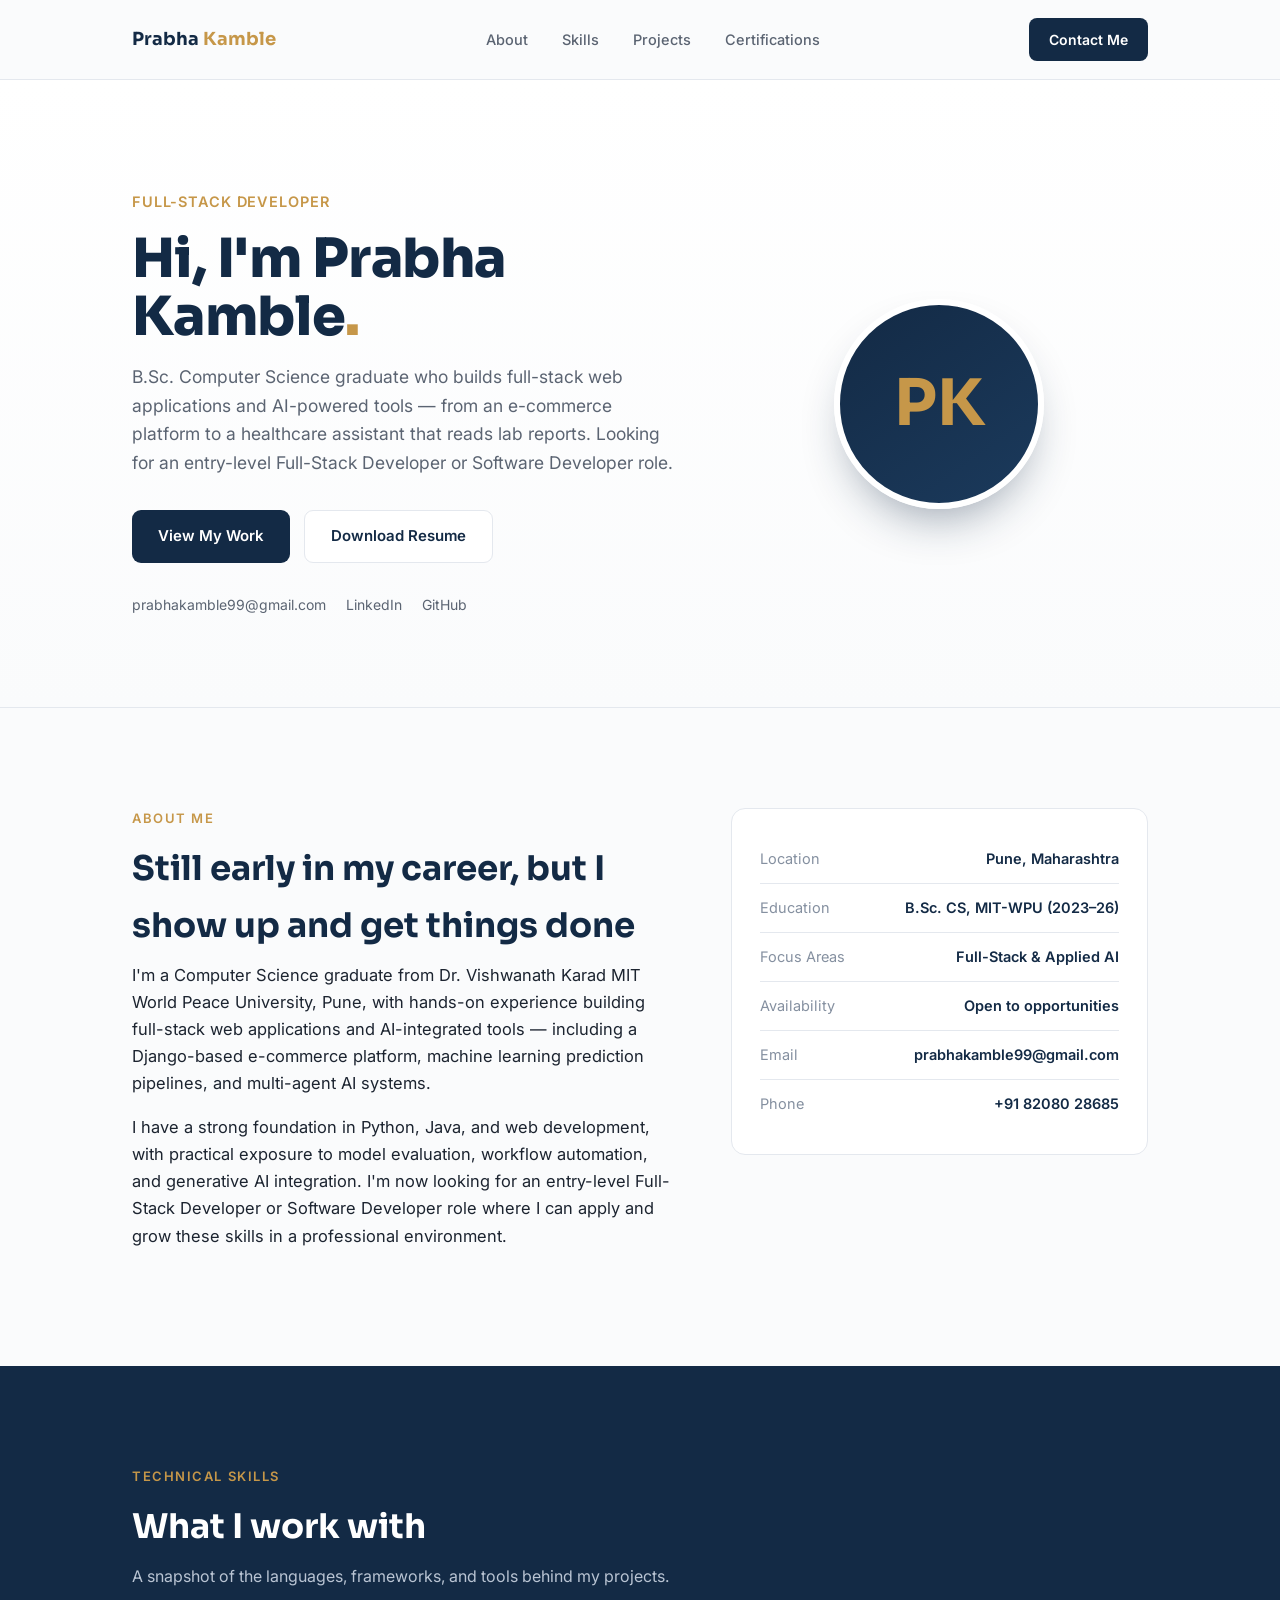
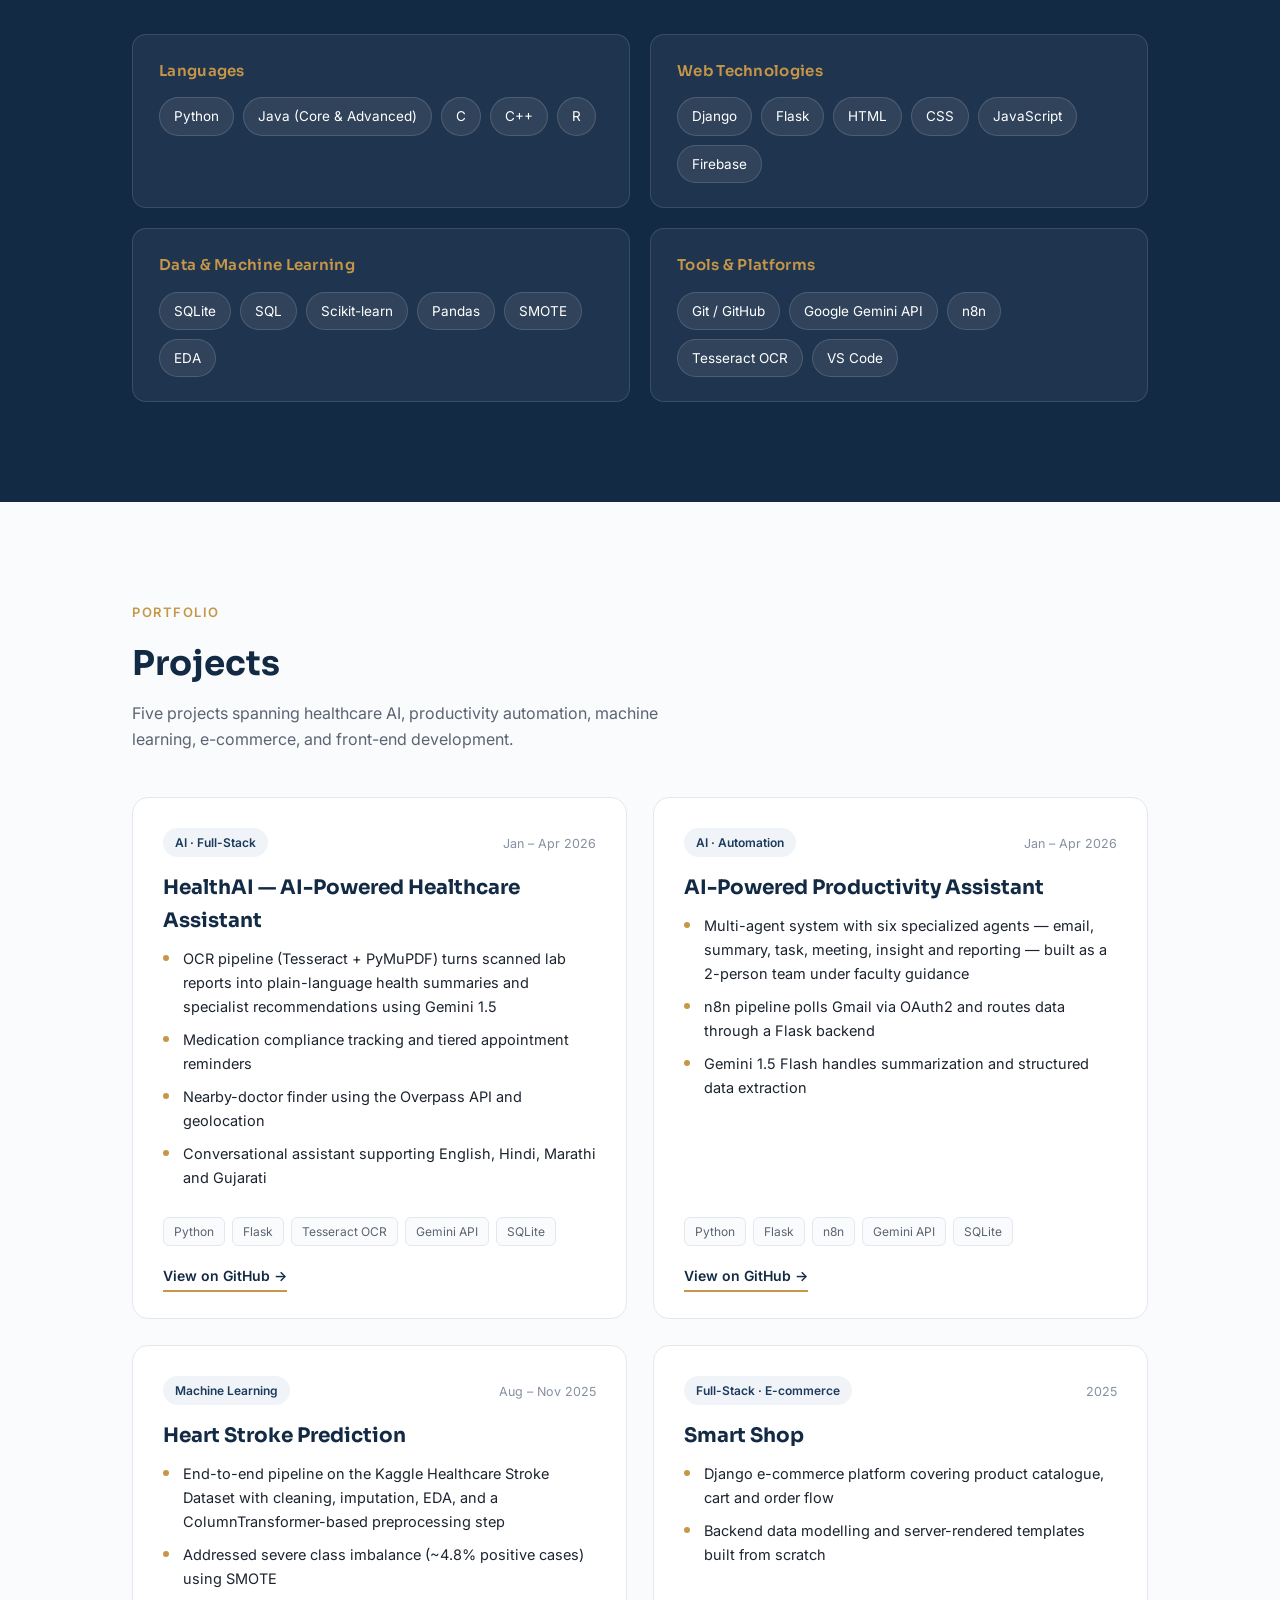
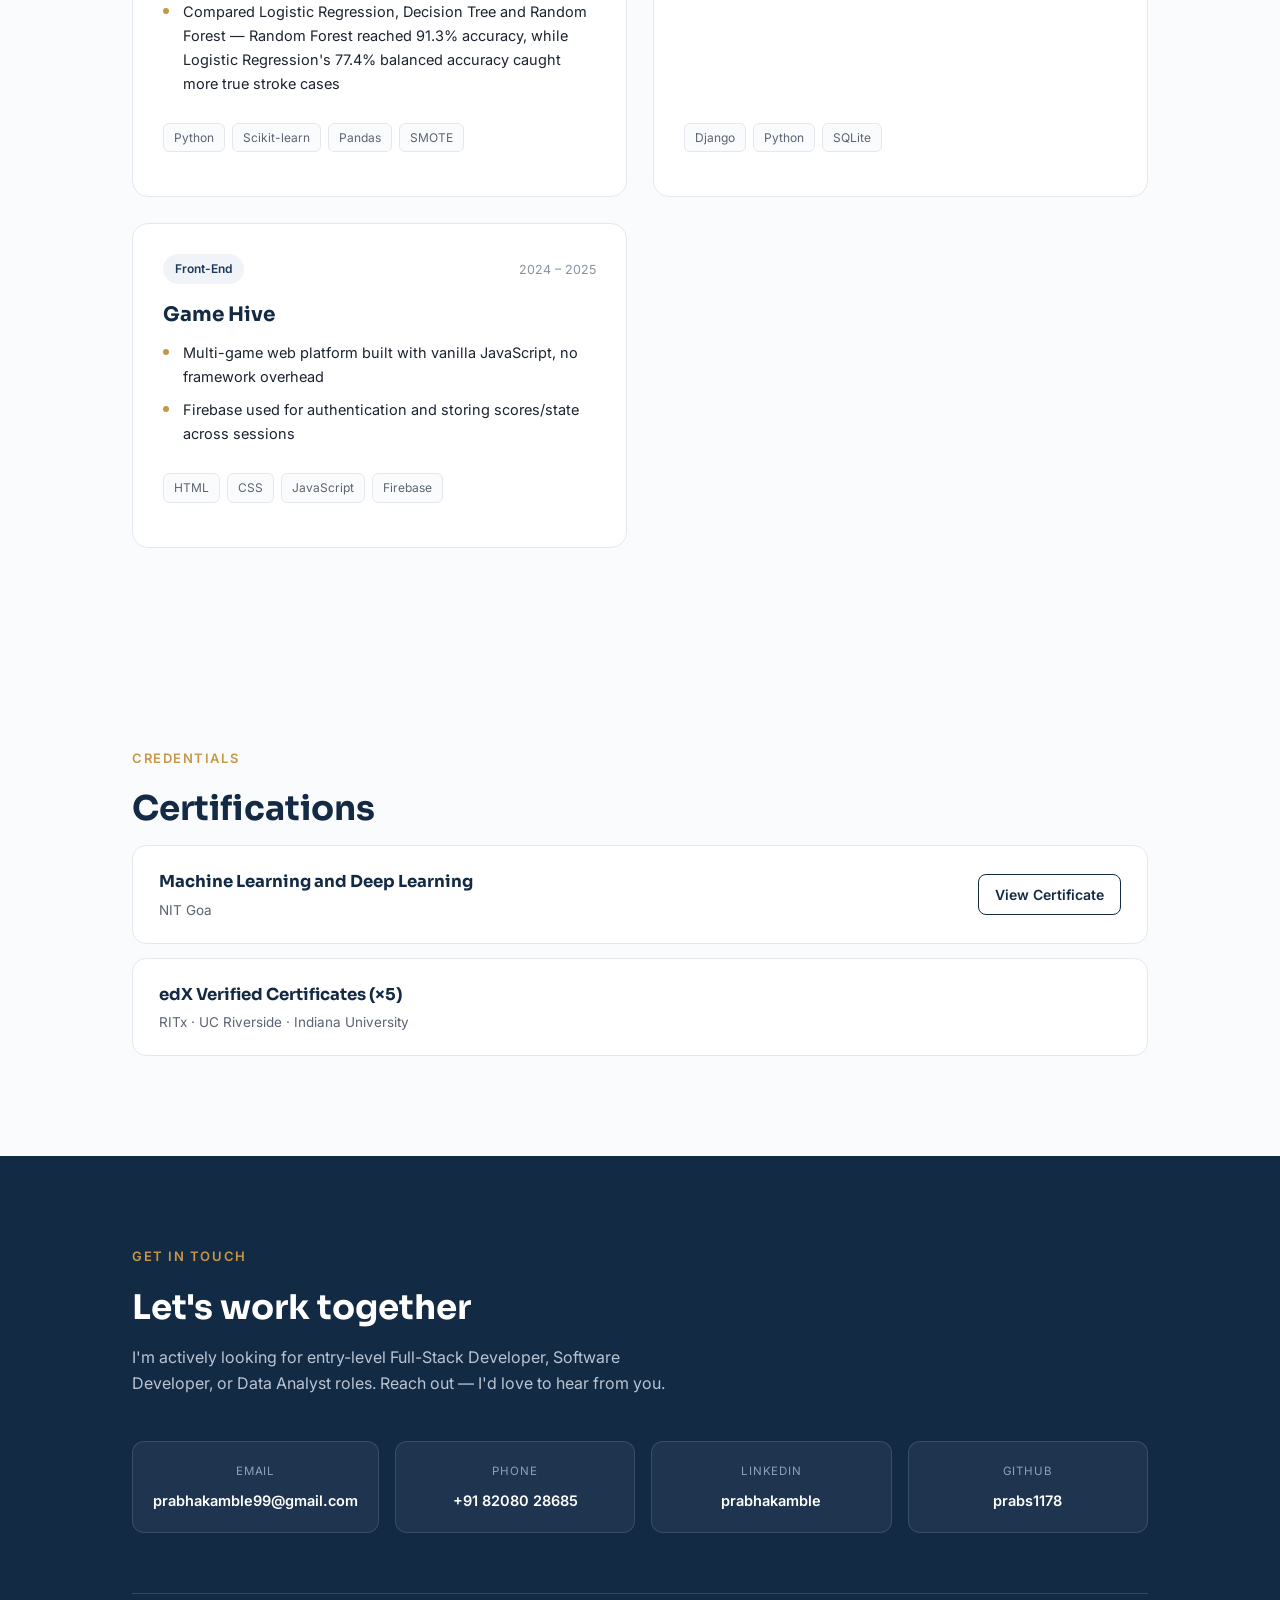
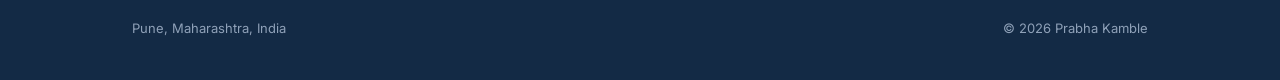
==== commit c98db297: "Update index (1).html" ====
--- a/index (1).html
+++ b/index (1).html
@@ -4,7 +4,7 @@
 <meta charset="UTF-8">
 <meta name="viewport" content="width=device-width, initial-scale=1.0">
 <title>Prabha Kamble — Full-Stack Developer</title>
-<meta name="description" content="Prabha Kamble : Aspiring Full-Stack Developer. B.Sc. Computer Science graduate. Projects: HealthAI, AI Productivity Assistant, Heart Stroke Prediction, Smart Shop, Game Hive.">
+<meta name="description" content="Prabha Kamble — Aspiring Full-Stack Developer. B.Sc. Computer Science graduate. Projects: HealthAI, AI Productivity Assistant, Heart Stroke Prediction, Smart Shop, Game Hive.">
 <link rel="preconnect" href="https://fonts.googleapis.com">
 <link rel="preconnect" href="https://fonts.gstatic.com" crossorigin>
 <link href="https://fonts.googleapis.com/css2?family=Sora:wght@400;500;600;700;800&family=Inter:wght@400;500;600;700&display=swap" rel="stylesheet">
@@ -185,7 +185,7 @@
     <div class="hero-text">
       <div class="hero-kicker">Full-Stack Developer</div>
       <h1>Hi, I'm Prabha<br>Kamble<span class="gold">.</span></h1>
-      <p class="lead">B.Sc. Computer Science graduate who builds full-stack web applications and AI-powered tools, from an e-commerce platform to a healthcare assistant that reads lab reports. Looking for an entry-level Full-Stack Developer or Software Developer role.</p>
+      <p class="lead">B.Sc. Computer Science graduate who builds full-stack web applications and AI-powered tools — from an e-commerce platform to a healthcare assistant that reads lab reports. Looking for an entry-level Full-Stack Developer or Software Developer role.</p>
       <div class="btn-row">
         <a class="btn btn-primary" href="#projects">View My Work</a>
         <a class="btn btn-ghost" href="Prabha_Kamble_Resume.pdf" target="_blank" rel="noopener">Download Resume</a>
@@ -206,7 +206,7 @@
   <div class="wrap about-grid">
     <div class="about-body">
       <div class="eyebrow">About Me</div>
-      <h2 class="section-title">I like building things that work, and figuring out what's next</h2>
+      <h2 class="section-title">Still early in my career, but I show up and get things done</h2>
       <p>I'm a Computer Science graduate from Dr. Vishwanath Karad MIT World Peace University, Pune, with hands-on experience building full-stack web applications and AI-integrated tools — including a Django-based e-commerce platform, machine learning prediction pipelines, and multi-agent AI systems.</p>
       <p>I have a strong foundation in Python, Java, and web development, with practical exposure to model evaluation, workflow automation, and generative AI integration. I'm now looking for an entry-level Full-Stack Developer or Software Developer role where I can apply and grow these skills in a professional environment.</p>
     </div>
@@ -274,7 +274,7 @@
         </div>
         <h3>HealthAI — AI-Powered Healthcare Assistant</h3>
         <ul>
-          <li>OCR pipeline (Tesseract + PyMuPDF) turns scanned lab reports into plain language health summaries and specialist recommendations using Gemini 1.5</li>
+          <li>OCR pipeline (Tesseract + PyMuPDF) turns scanned lab reports into plain-language health summaries and specialist recommendations using Gemini 1.5</li>
           <li>Medication compliance tracking and tiered appointment reminders</li>
           <li>Nearby-doctor finder using the Overpass API and geolocation</li>
           <li>Conversational assistant supporting English, Hindi, Marathi and Gujarati</li>
@@ -292,7 +292,7 @@
         </div>
         <h3>AI-Powered Productivity Assistant</h3>
         <ul>
-          <li>Multi-agent system with six specialized agents: email, summary, task, meeting, insight and reporting  built as a 2-person team under faculty guidance</li>
+          <li>Multi-agent system with six specialized agents — email, summary, task, meeting, insight and reporting — built as a 2-person team under faculty guidance</li>
           <li>n8n pipeline polls Gmail via OAuth2 and routes data through a Flask backend</li>
           <li>Gemini 1.5 Flash handles summarization and structured data extraction</li>
         </ul>
@@ -311,7 +311,7 @@
         <ul>
           <li>End-to-end pipeline on the Kaggle Healthcare Stroke Dataset with cleaning, imputation, EDA, and a ColumnTransformer-based preprocessing step</li>
           <li>Addressed severe class imbalance (~4.8% positive cases) using SMOTE</li>
-          <li>Compared Logistic Regression, Decision Tree and Random Forest: Random Forest reached 91.3% accuracy, while Logistic Regression's 77.4% balanced accuracy caught more true stroke cases</li>
+          <li>Compared Logistic Regression, Decision Tree and Random Forest — Random Forest reached 91.3% accuracy, while Logistic Regression's 77.4% balanced accuracy caught more true stroke cases</li>
         </ul>
         <div class="project-stack">
           <span>Python</span><span>Scikit-learn</span><span>Pandas</span><span>SMOTE</span>
@@ -321,12 +321,12 @@
       <div class="project-card reveal">
         <div class="project-top">
           <span class="project-badge">Full-Stack · E-commerce</span>
-          <span class="project-date">2024</span>
+          <span class="project-date">2025</span>
         </div>
         <h3>Smart Shop</h3>
         <ul>
           <li>Django e-commerce platform covering product catalogue, cart and order flow</li>
-          <li>Backend data modelling and server rendered templates built from scratch</li>
+          <li>Backend data modelling and server-rendered templates built from scratch</li>
         </ul>
         <div class="project-stack">
           <span>Django</span><span>Python</span><span>SQLite</span>
